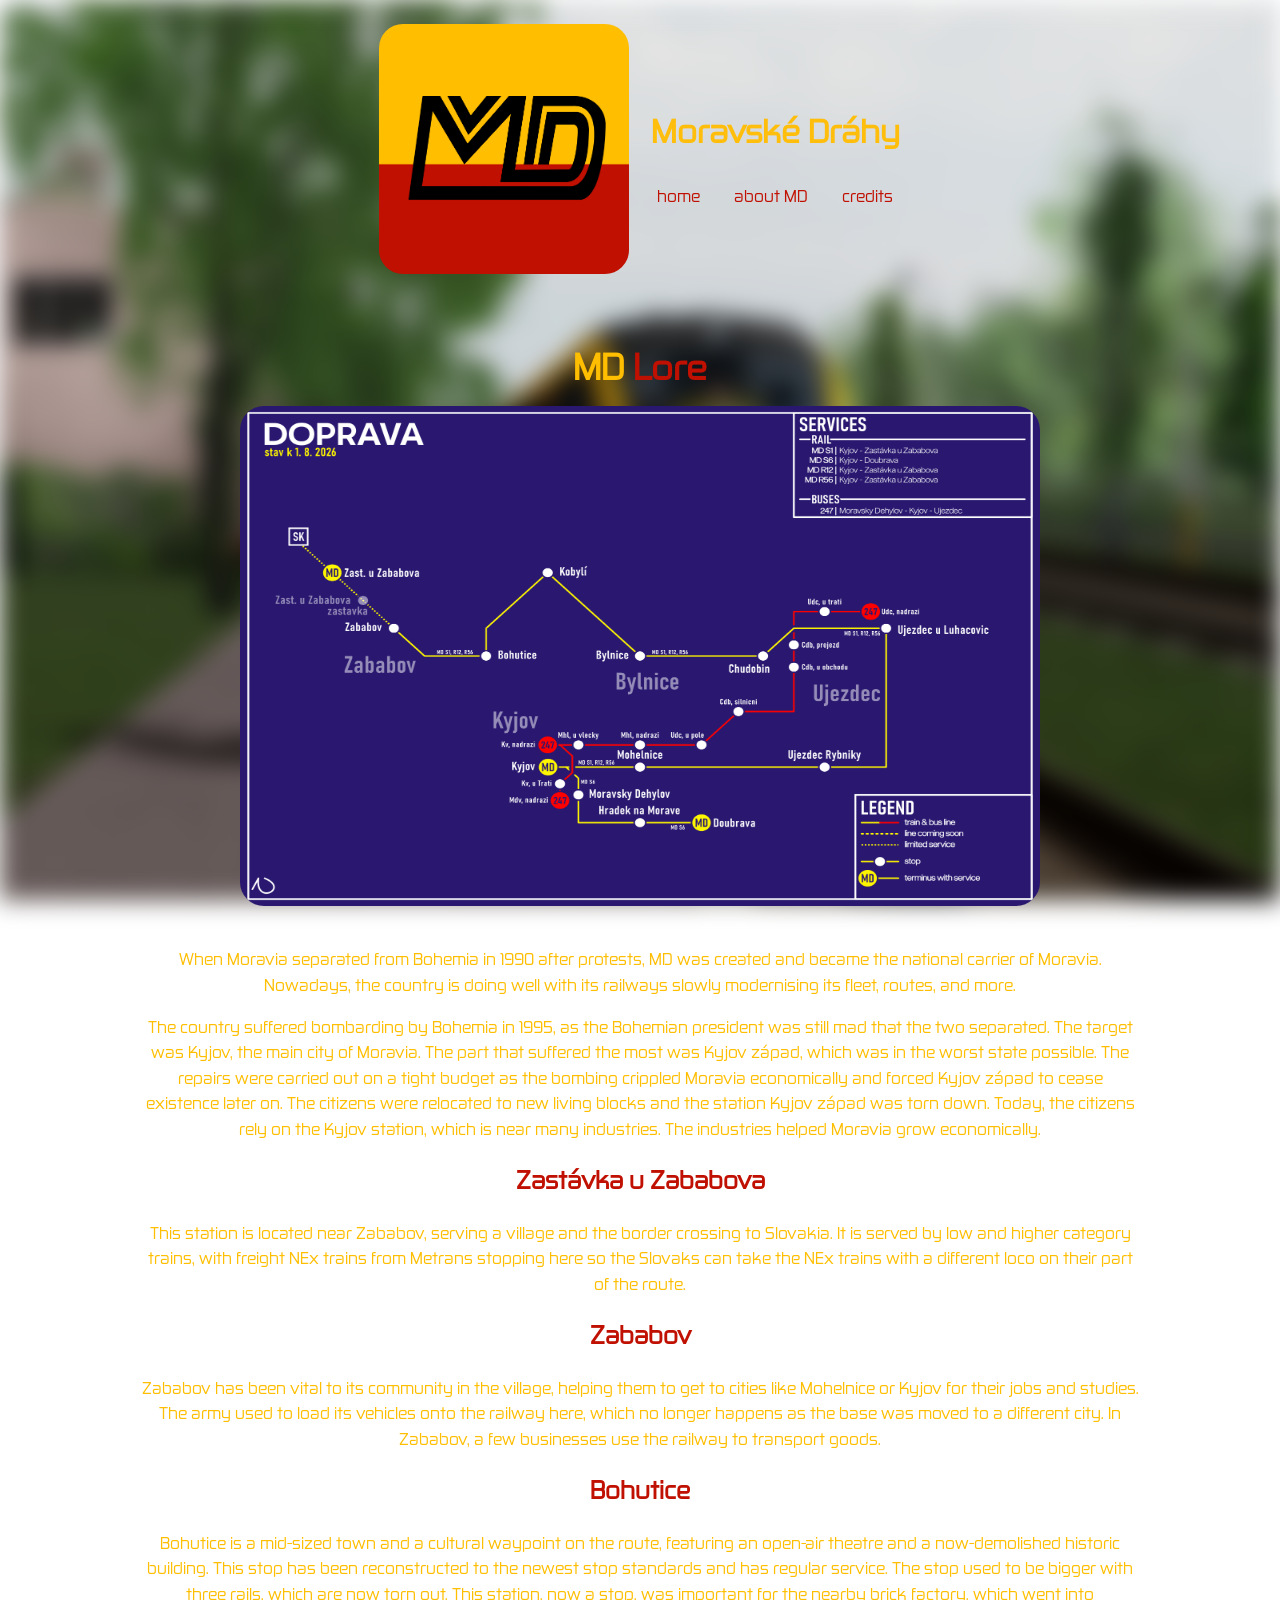
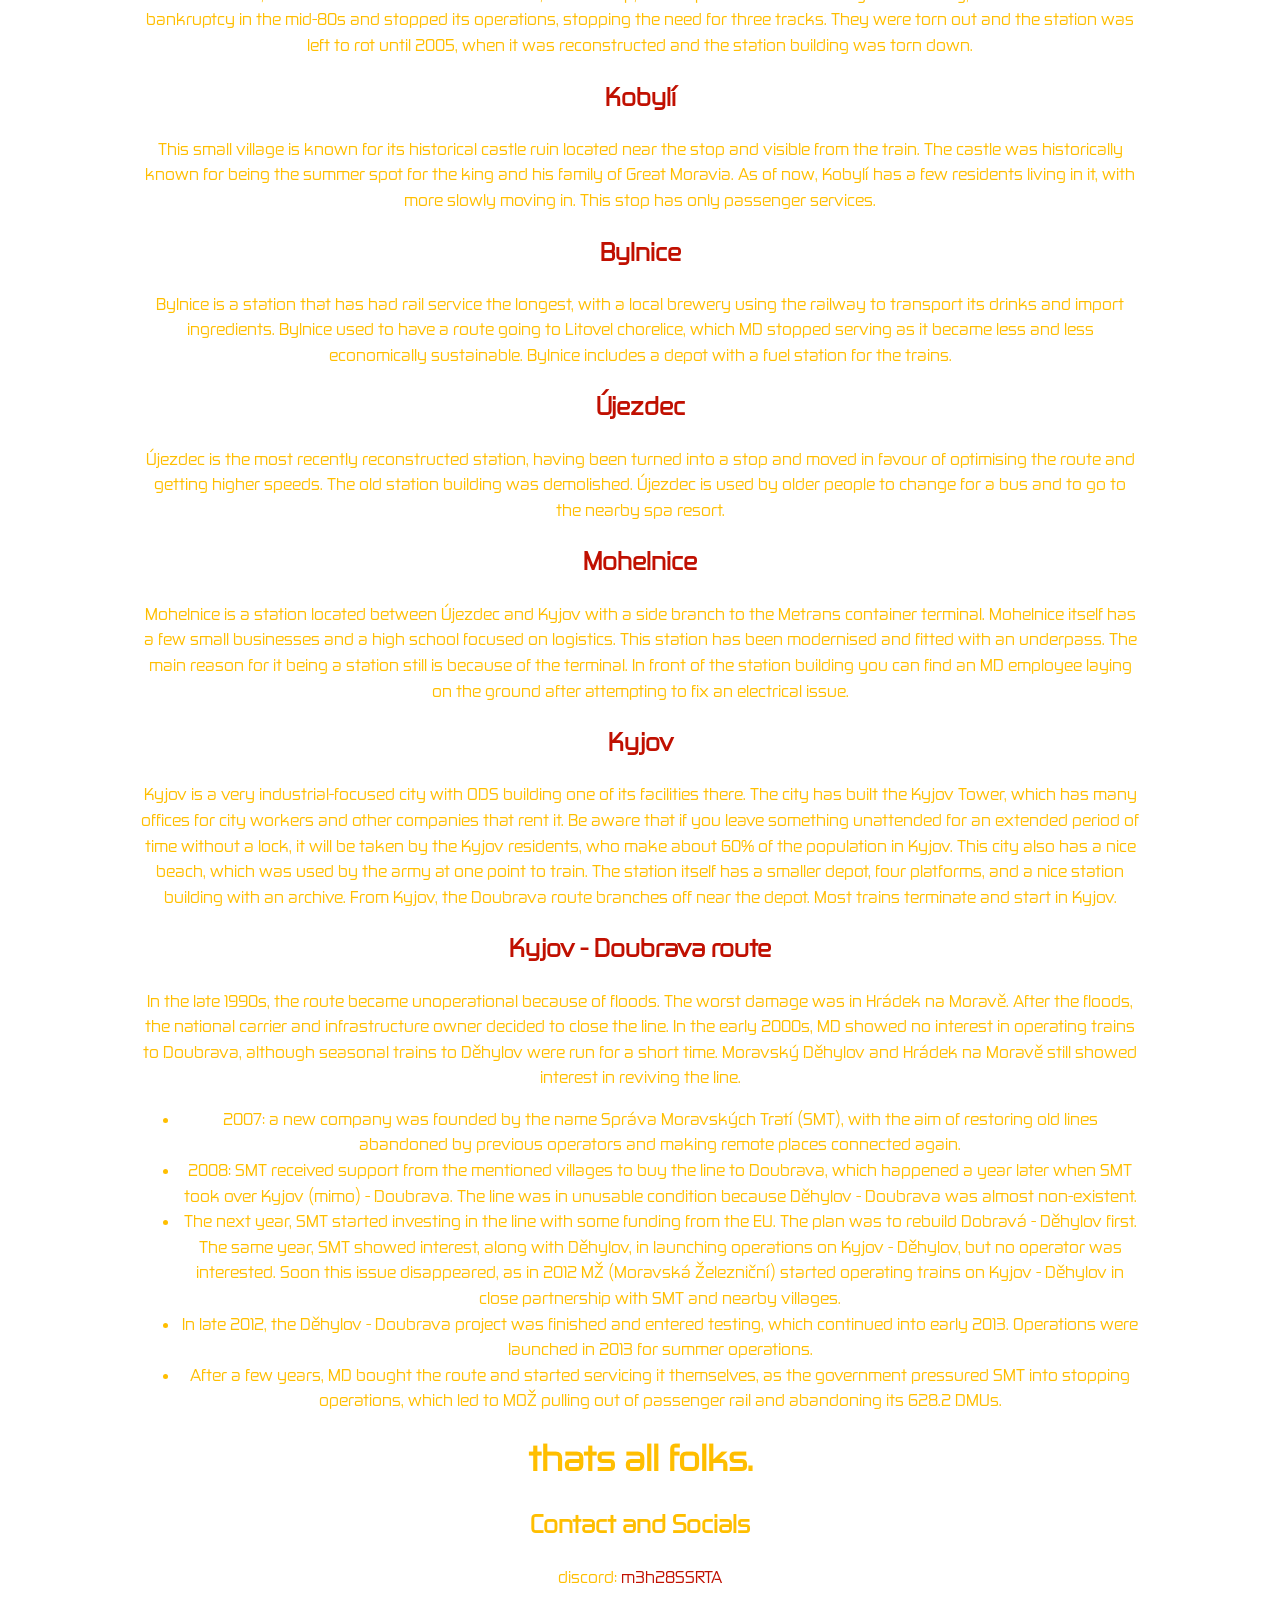
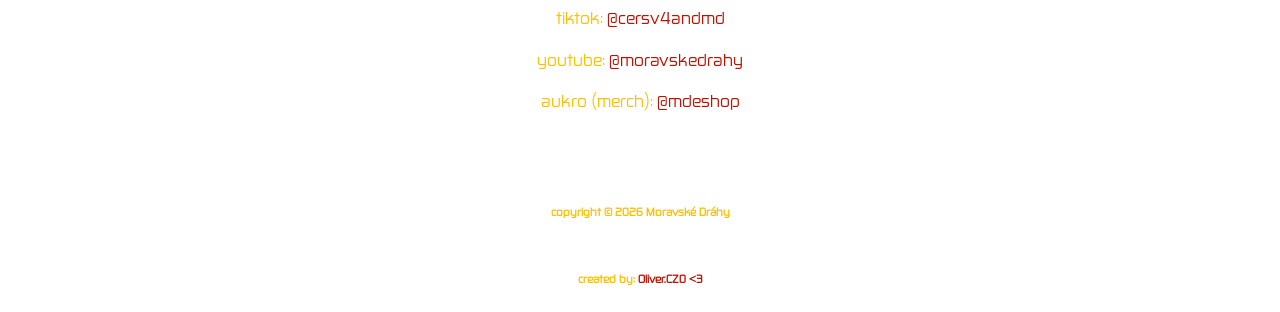
==== aboutmd.html @ a51c29fc "Add files via upload" ====
<html>
<head>
  <link rel="icon" href="mdlogo.jpg">
    <title>Moravské Dráhy</title>
    <style>
      body {
        line-height: 1.6;
      }

      header {
        color: #ffbe0b;
        padding: 24px 32px 8px;
      }

      main {
        max-width: 1000px;
        margin: 0 auto;
        padding: 32px 24px 48px;
      }

      #lore {
        margin-top: 24px;
      }

      
      #lore h1 {
        font-size: 2.2rem;
        margin-top: 0;
        margin-bottom: 12px;
      }



      #lore h1 .lore-text {
        color: #c01001;
      }

      #lore h2 {
        color: #c01001;
      }

      #lore h3 {
        margin-top: 22px;
        margin-bottom: 8px;
        padding-bottom: 4px;
      }

      #lore p, #lore li {
        font-size: 1rem;
      }

    </style>
</head>
<body>
<header style="display:flex; align-items:center; gap:20px; flex-wrap:wrap;">
  <img src="mdlogo.jpg" alt="Moravské Dráhy" width="250" height="50" style="max-width:250px; height:auto; border-radius: 24px;">
  <div>
    <h1><b>Moravské Dráhy</b></h1>
    <link rel="stylesheet" href="something.css">
    <nav>
      <ul>
          <a href="index.html">home</a>
          <a href="aboutmd.html">about MD</a>
          <a href="credits.html">credits</a>
      </ul>
    </nav>
  </div>
</header>


<main>
<section id="lore">
  <h1><span class="md-text">MD</span> <span class="lore-text">Lore</span></h1>

<img src="aha.png" alt="map of Moravské Dráhy" width="800" height="500" style="border-radius: 24px; margin-bottom: 24px;">

  <p>When Moravia separated from Bohemia in 1990 after protests, MD was created and became the national carrier of Moravia. Nowadays, the country is doing well with its railways slowly modernising its fleet, routes, and more.</p>
  <p>The country suffered bombarding by Bohemia in 1995, as the Bohemian president was still mad that the two separated. The target was Kyjov, the main city of Moravia. The part that suffered the most was Kyjov západ, which was in the worst state possible. The repairs were carried out on a tight budget as the bombing crippled Moravia economically and forced Kyjov západ to cease existence later on. The citizens were relocated to new living blocks and the station Kyjov západ was torn down. Today, the citizens rely on the Kyjov station, which is near many industries. The industries helped Moravia grow economically.</p>

  <h2>Zastávka u Zababova</h2>
  <p>This station is located near Zababov, serving a village and the border crossing to Slovakia. It is served by low and higher category trains, with freight NEx trains from Metrans stopping here so the Slovaks can take the NEx trains with a different loco on their part of the route.</p>

  <h2>Zababov</h2>
  <p>Zababov has been vital to its community in the village, helping them to get to cities like Mohelnice or Kyjov for their jobs and studies. The army used to load its vehicles onto the railway here, which no longer happens as the base was moved to a different city. In Zababov, a few businesses use the railway to transport goods.</p>

  <h2>Bohutice</h2>
  <p>Bohutice is a mid-sized town and a cultural waypoint on the route, featuring an open-air theatre and a now-demolished historic building. This stop has been reconstructed to the newest stop standards and has regular service. The stop used to be bigger with three rails, which are now torn out. This station, now a stop, was important for the nearby brick factory, which went into bankruptcy in the mid-80s and stopped its operations, stopping the need for three tracks. They were torn out and the station was left to rot until 2005, when it was reconstructed and the station building was torn down.</p>

  <h2>Kobylí</h2>
  <p>This small village is known for its historical castle ruin located near the stop and visible from the train. The castle was historically known for being the summer spot for the king and his family of Great Moravia. As of now, Kobylí has a few residents living in it, with more slowly moving in. This stop has only passenger services.</p>

  <h2>Bylnice</h2>
  <p>Bylnice is a station that has had rail service the longest, with a local brewery using the railway to transport its drinks and import ingredients. Bylnice used to have a route going to Litovel chorelice, which MD stopped serving as it became less and less economically sustainable. Bylnice includes a depot with a fuel station for the trains.</p>

  <h2>Újezdec</h2>
  <p>Újezdec is the most recently reconstructed station, having been turned into a stop and moved in favour of optimising the route and getting higher speeds. The old station building was demolished. Újezdec is used by older people to change for a bus and to go to the nearby spa resort.</p>

  <h2>Mohelnice</h2>
  <p>Mohelnice is a station located between Újezdec and Kyjov with a side branch to the Metrans container terminal. Mohelnice itself has a few small businesses and a high school focused on logistics. This station has been modernised and fitted with an underpass. The main reason for it being a station still is because of the terminal. In front of the station building you can find an MD employee laying on the ground after attempting to fix an electrical issue.</p>

  <h2>Kyjov</h2>
  <p>Kyjov is a very industrial-focused city with ODS building one of its facilities there. The city has built the Kyjov Tower, which has many offices for city workers and other companies that rent it. Be aware that if you leave something unattended for an extended period of time without a lock, it will be taken by the Kyjov residents, who make about 60% of the population in Kyjov. This city also has a nice beach, which was used by the army at one point to train. The station itself has a smaller depot, four platforms, and a nice station building with an archive. From Kyjov, the Doubrava route branches off near the depot. Most trains terminate and start in Kyjov.</p>

  <h2>Kyjov - Doubrava route</h2>
  <p>In the late 1990s, the route became unoperational because of floods. The worst damage was in Hrádek na Moravě. After the floods, the national carrier and infrastructure owner decided to close the line. In the early 2000s, MD showed no interest in operating trains to Doubrava, although seasonal trains to Děhylov were run for a short time. Moravský Děhylov and Hrádek na Moravě still showed interest in reviving the line.</p>
  <ul>
    <li>2007: a new company was founded by the name Správa Moravských Tratí (SMT), with the aim of restoring old lines abandoned by previous operators and making remote places connected again.</li>
    <li>2008: SMT received support from the mentioned villages to buy the line to Doubrava, which happened a year later when SMT took over Kyjov (mimo) - Doubrava. The line was in unusable condition because Děhylov - Doubrava was almost non-existent.</li>
    <li>The next year, SMT started investing in the line with some funding from the EU. The plan was to rebuild Dobravá - Děhylov first. The same year, SMT showed interest, along with Děhylov, in launching operations on Kyjov - Děhylov, but no operator was interested. Soon this issue disappeared, as in 2012 MŽ (Moravská Železniční) started operating trains on Kyjov - Děhylov in close partnership with SMT and nearby villages.</li>
    <li>In late 2012, the Děhylov - Doubrava project was finished and entered testing, which continued into early 2013. Operations were launched in 2013 for summer operations.</li>
    <li>After a few years, MD bought the route and started servicing it themselves, as the government pressured SMT into stopping operations, which led to MOŽ pulling out of passenger rail and abandoning its 628.2 DMUs.</li>
  </ul>

  <h1> thats all folks.</h1>
</section>


<section id="contact">
  <h2>Contact and Socials</h2>
  <p>discord: <a href="https://discord.gg/m3h28SSRTA">m3h28SSRTA</a></p>
  <p>tiktok: <a href="https://www.tiktok.com/@cersv4andmd">@cersv4andmd</a></p>
  <p>youtube: <a href="https://www.youtube.com/@moravskedrahy">@moravskedrahy</a></p>
  <p>aukro (merch): <a href="https://aukro.cz/uzivatel/mdeshop">@mdeshop</a></p>
</section>

</main>

<h6> copyright © 2026 Moravské Dráhy </h6>
<h6> created by: <a href="https://www.olivercz0.xyz">Oliver.CZ0 <3 </a> </h6>
</body>
</html>
---- something.css ----
@font-face {
  font-family: "Zekton";
  src: url("Zekton-Regular.otf") format("opentype");
  font-weight: normal;
  font-style: normal;
  font-display: swap;
}


      nav ul { list-style: none; margin: 0; padding: 0; display: flex; gap: 18px; flex-wrap: wrap; }
      nav a {
        text-decoration: none;
        color: #c01001;
        padding: 6px 8px;
        display: inline-block;
        border-radius: 6px;
        transition: background 0.2s ease;
      }
      nav a:hover { background: rgba(15, 23, 42, 0.08); }

body {
  margin: 0;
  min-height: 100vh;
  color: #ffbe00;
  position: relative;
  overflow-x: hidden;
  overflow-y: auto;
  font-family: "Zekton", arial, sans-serif;
  text-align: center;
  display: flex;
  flex-direction: column;
  justify-content: center;
  align-items: center;
}

a,
a:visited,
a:hover,
a:focus,
a:active {
  color: #c01001;
  text-decoration: none;
}

@keyframes backgroundCycle {
  0%, 18% {
    opacity: 1;
    background: url("imagemd1.png") center/cover no-repeat;
  }
  20%, 20.0001% {
    opacity: 1;
    background: url("image267.png") center/cover no-repeat;
  }
  20.0001%, 38% {
    opacity: 1;
    background: url("image267.png") center/cover no-repeat;
  }
  40%, 40.0001% {
    opacity: 1;
    background: url("7t5s4vx.png") center/cover no-repeat;
  }
  40.0001%, 58% {
    opacity: 1;
    background: url("7t5s4vx.png") center/cover no-repeat;
  }
  60%, 60.0001% {
    opacity: 1;
    background: url("imagemd2.png") center/cover no-repeat;
  }
  60.0001%, 78% {
    opacity: 1;
    background: url("imagemd2.png") center/cover no-repeat;
  }
  80%, 80.0001% {
    opacity: 1;
    background: url("0r4kpxm.png") center/cover no-repeat;
  }
  80.0001%, 98% {
    opacity: 1;
    background: url("0r4kpxm.png") center/cover no-repeat;
  }
  100% {
    opacity: 1;
    background: url("imagemd1.png") center/cover no-repeat;
  }
}

body::before {
  content: "";
  position: fixed;
  inset: 0;
  background: url("imagemd1.png") center/cover no-repeat;
  background-blend-mode: overlay;
  filter: blur(12px);
  z-index: -1;
  animation: backgroundCycle 25s infinite;
}
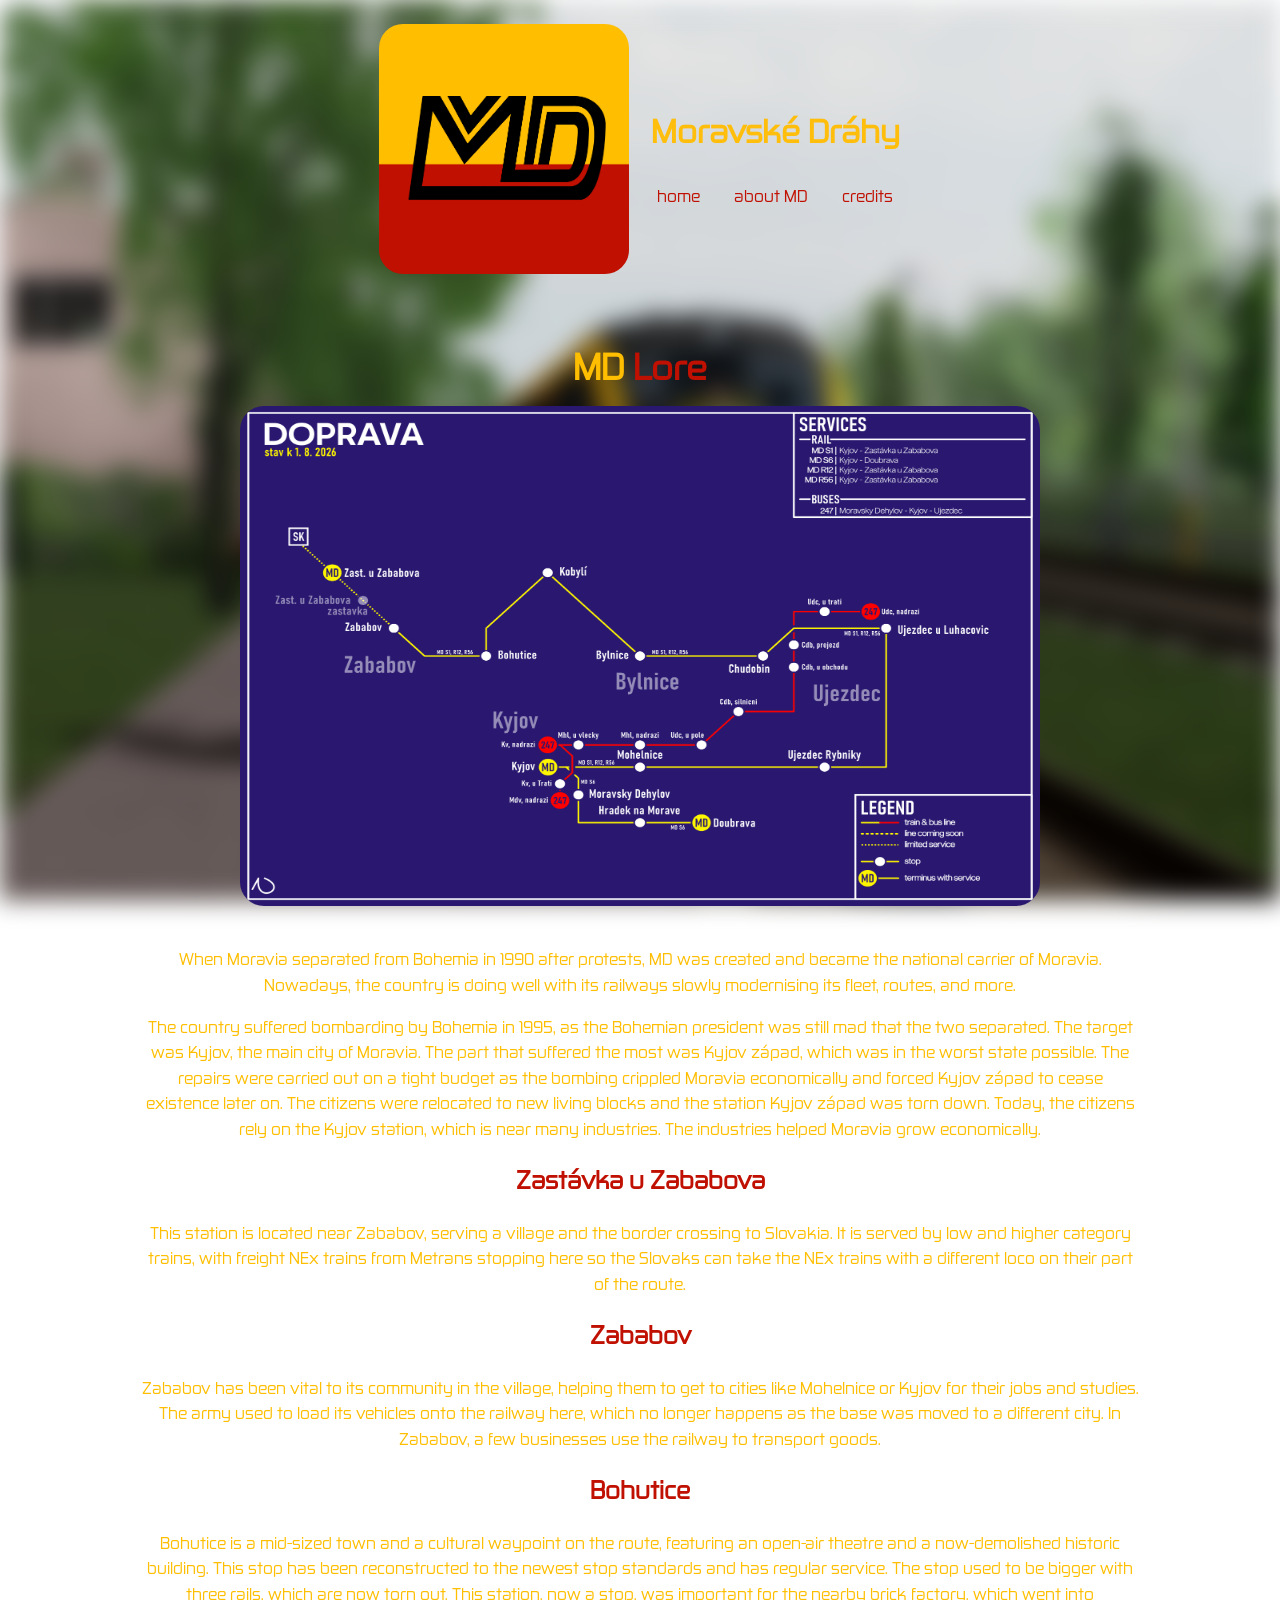
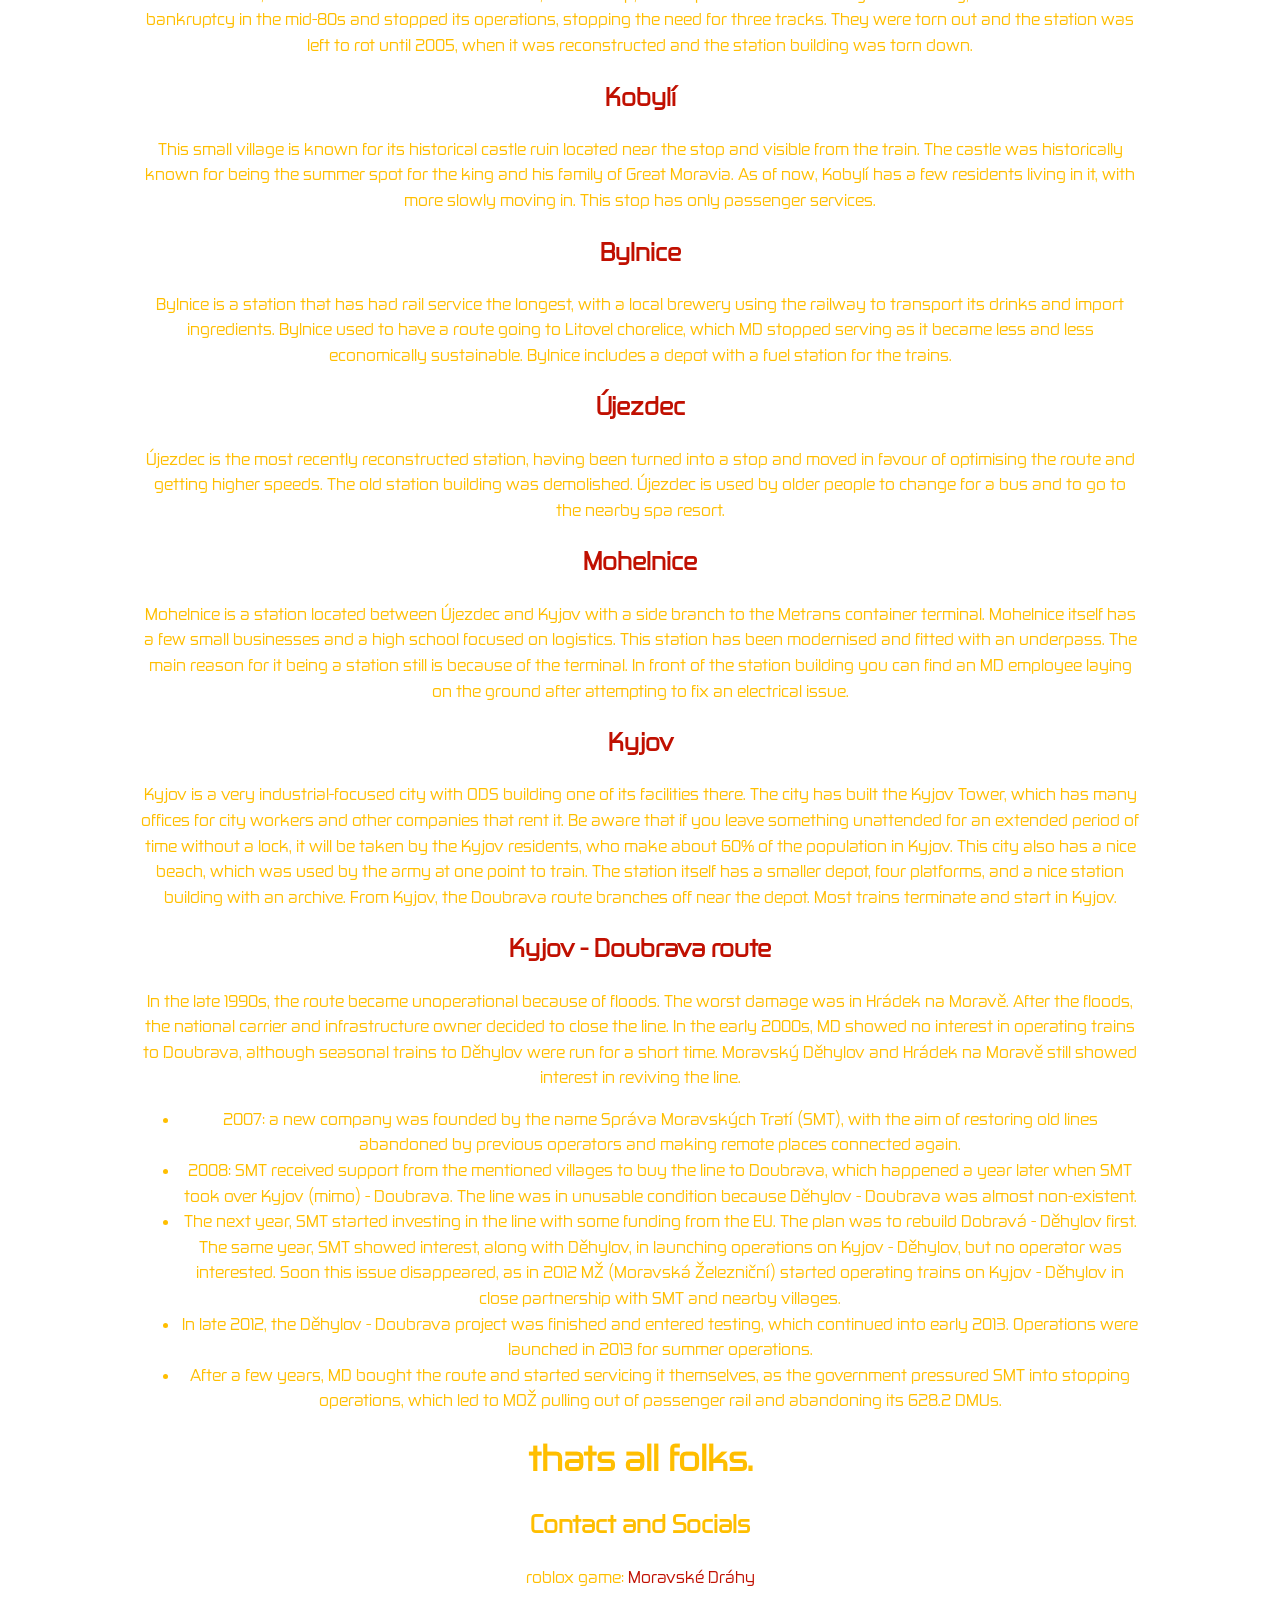
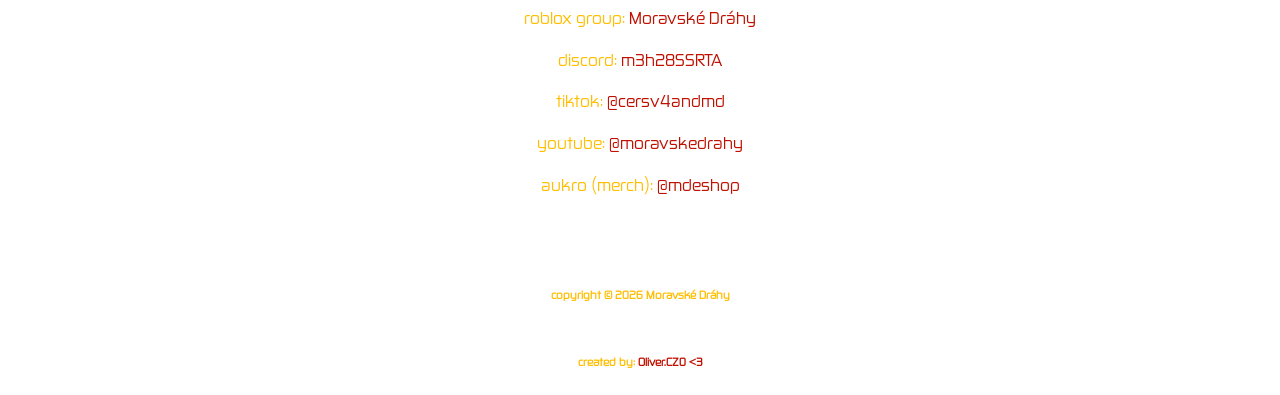
==== commit 5f225ef1: "Add files via upload" ====
--- a/aboutmd.html
+++ b/aboutmd.html
@@ -117,6 +117,8 @@
 
 <section id="contact">
   <h2>Contact and Socials</h2>
+  <p>roblox game: <a href="https://www.roblox.com/games/6336588984/MD">Moravské Dráhy</a></p>
+  <p>roblox group: <a href="https://www.roblox.com/communities/33706575">Moravské Dráhy</a></p>
   <p>discord: <a href="https://discord.gg/m3h28SSRTA">m3h28SSRTA</a></p>
   <p>tiktok: <a href="https://www.tiktok.com/@cersv4andmd">@cersv4andmd</a></p>
   <p>youtube: <a href="https://www.youtube.com/@moravskedrahy">@moravskedrahy</a></p>
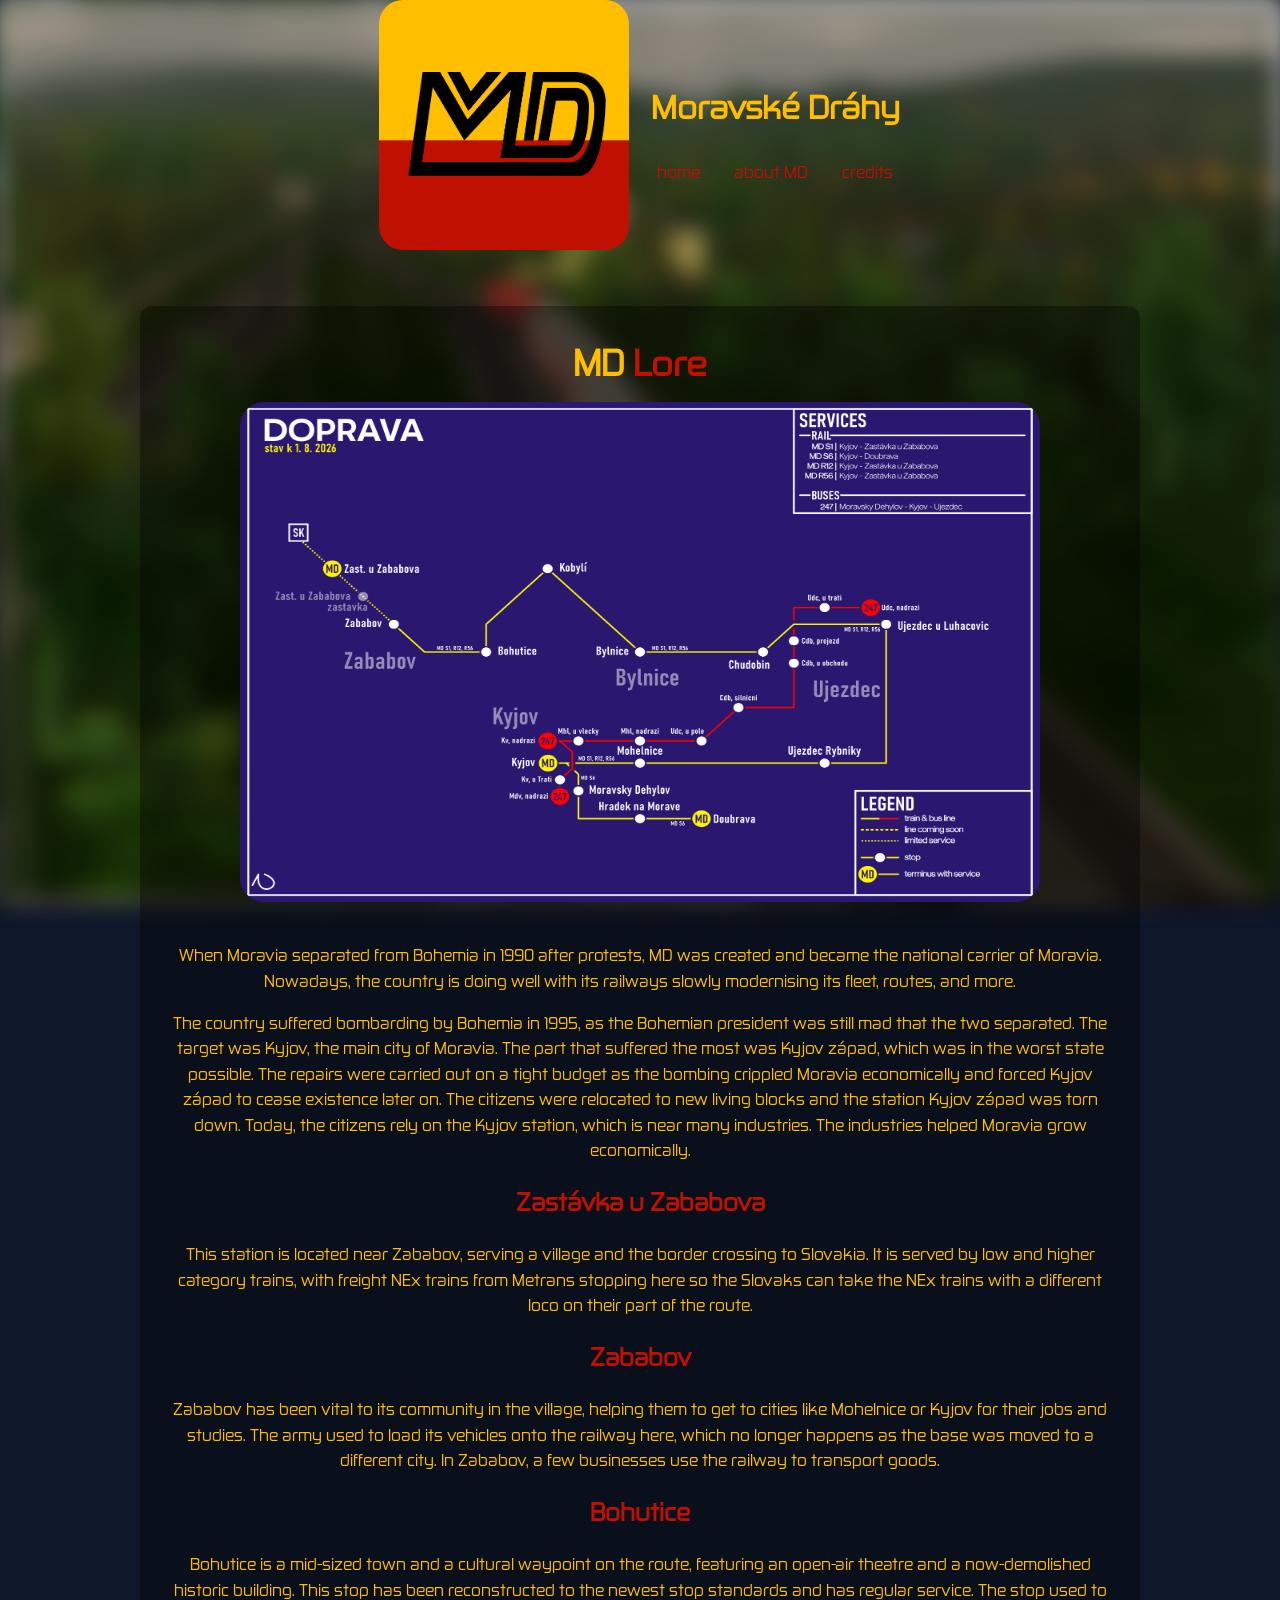
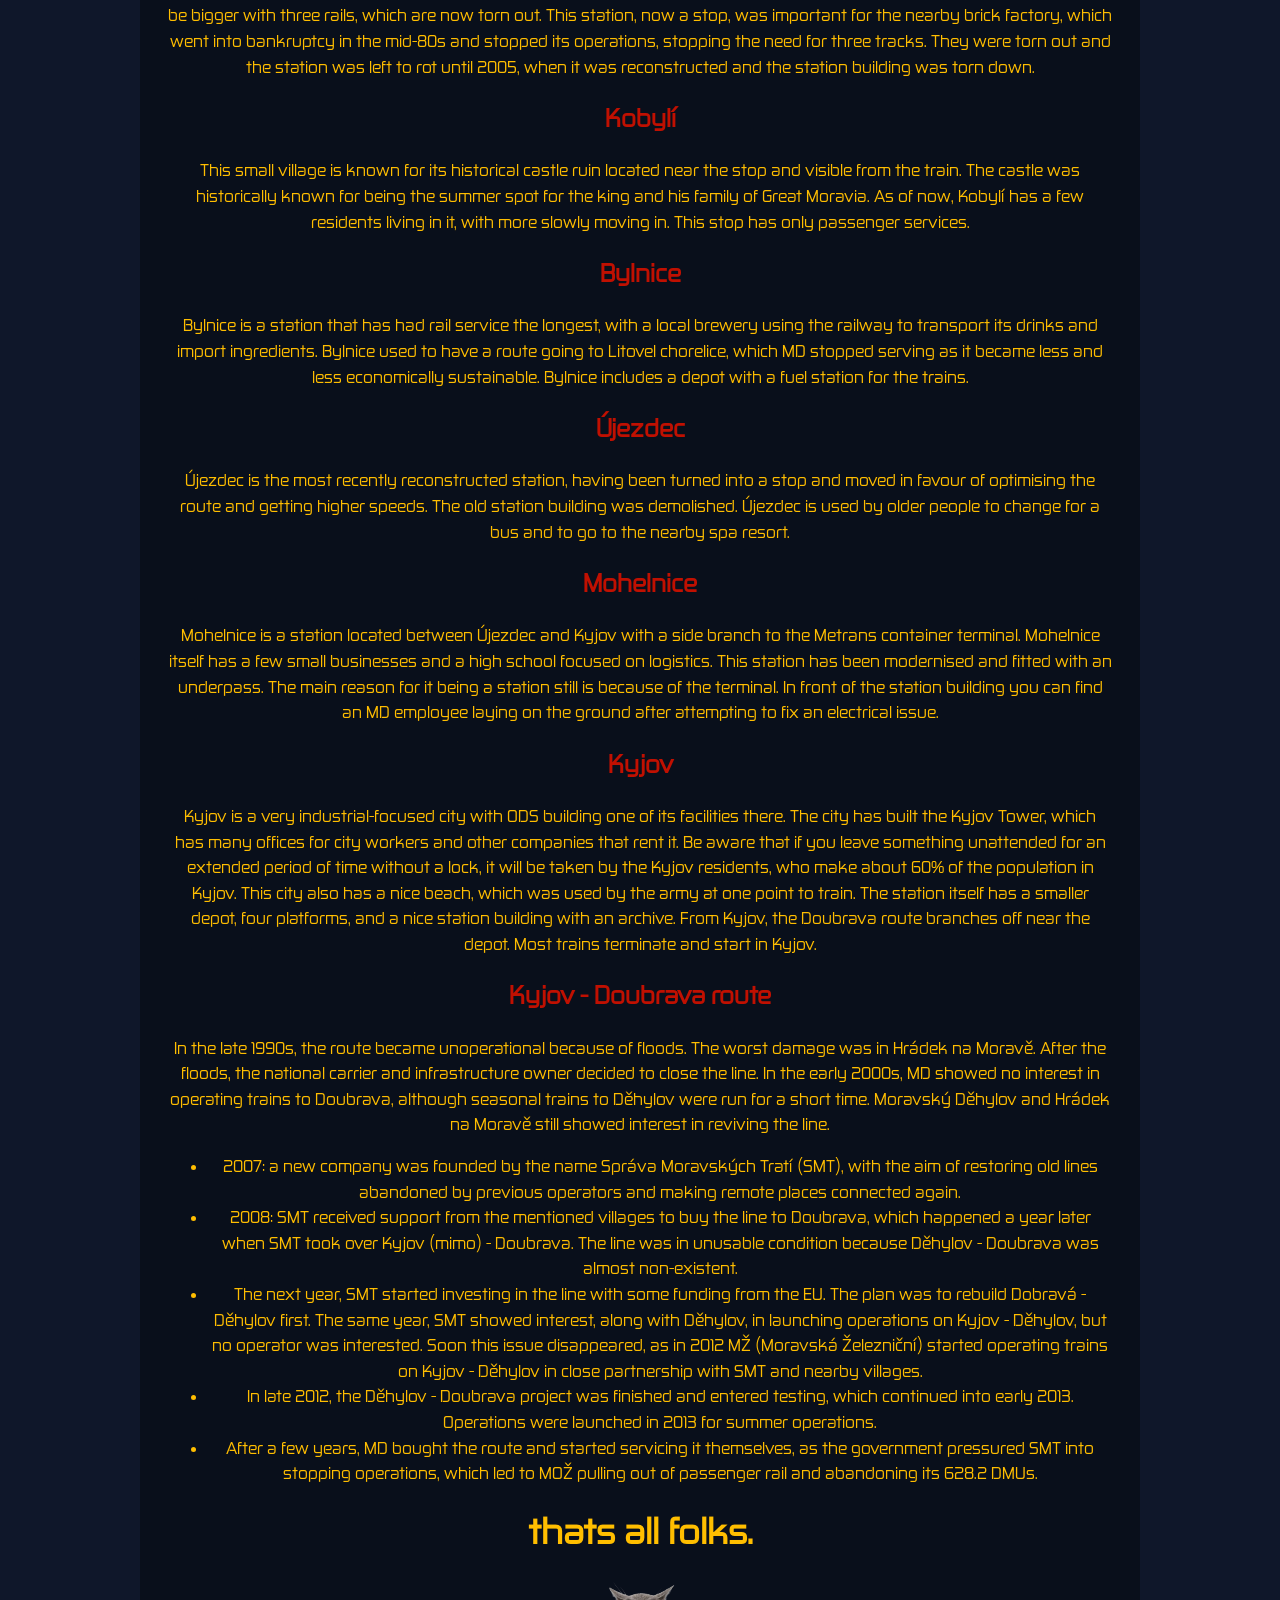
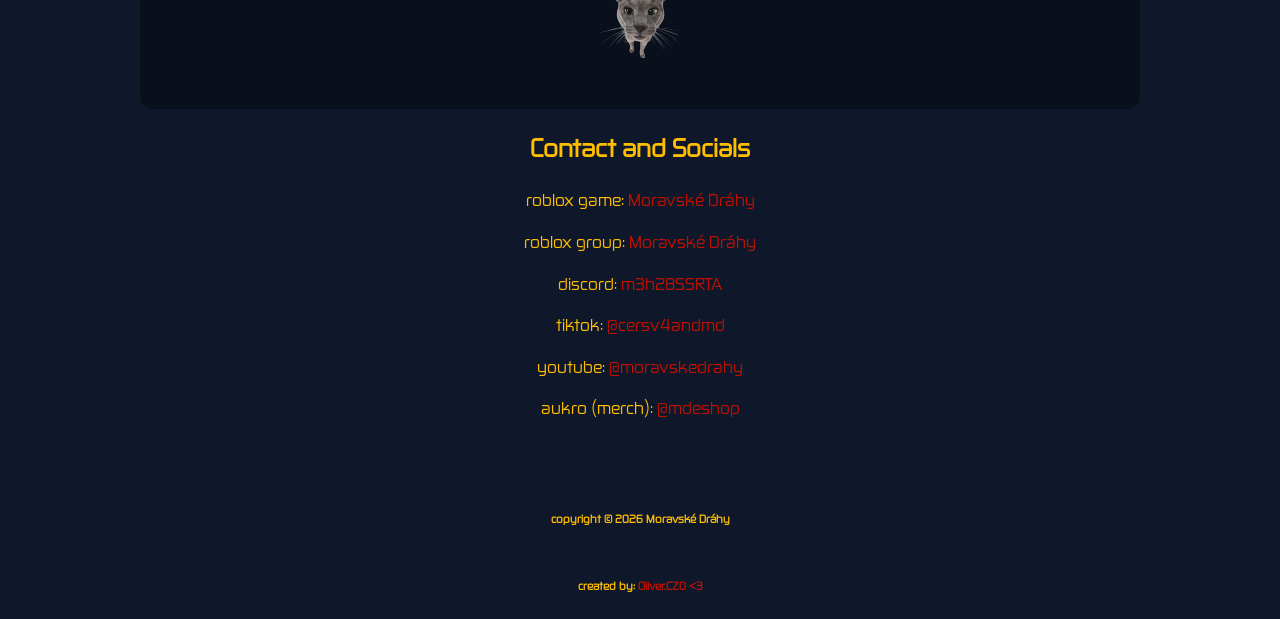
==== commit 771eae12: "Add files via upload" ====
--- a/aboutmd.html
+++ b/aboutmd.html
@@ -7,6 +7,11 @@
         line-height: 1.6;
       }
 
+
+
+      #lore {
+        padding: 28px; max-width: 980px; margin: 20px auto; background: rgba(0,0,0,0.35); border-radius:12px; }
+      }
       header {
         color: #ffbe0b;
         padding: 24px 32px 8px;
@@ -52,6 +57,12 @@
     </style>
 </head>
 <body>
+<div class="preloader" aria-live="polite" aria-busy="true">
+  <div>
+    <div class="preloader__spinner"></div>
+    <div class="preloader__label">the site is loading, OK MATE?</div>
+  </div>
+</div>
 <header style="display:flex; align-items:center; gap:20px; flex-wrap:wrap;">
   <img src="mdlogo.jpg" alt="Moravské Dráhy" width="250" height="50" style="max-width:250px; height:auto; border-radius: 24px;">
   <div>
@@ -112,6 +123,9 @@
   </ul>
 
   <h1> thats all folks.</h1>
+
+  <img src="gorbus.png" alt="Gorbus">
+
 </section>
 
 
@@ -128,6 +142,43 @@
 </main>
 
 <h6> copyright © 2026 Moravské Dráhy </h6>
-<h6> created by: <a href="https://www.olivercz0.xyz">Oliver.CZ0 <3 </a> </h6>
-</body>
+<h6> created by: <a href="https://www.olivercz0.xyz">Oliver.CZ0 <3 </a> </h6><script>
+  (function () {
+    const imageUrls = [
+      'mdlogo.jpg',
+      'aha.png',
+      'imagemd1.png',
+      '67md.png',
+      'image267.png',
+      '68md.png',
+      '7t5s4vx.png',
+      '69md.png',
+      'imagemd2.png',
+      'md70.png',
+      '0r4kpxm.png',
+      'Screenshot_414.png'
+    ];
+
+    const preloadImage = (src) => new Promise((resolve) => {
+      const img = new Image();
+      img.onload = () => resolve();
+      img.onerror = () => resolve();
+      img.src = src;
+    });
+
+    const revealPage = () => {
+      document.body.classList.add('page-ready');
+    };
+
+    Promise.all(imageUrls.map(preloadImage)).then(() => {
+      revealPage();
+    }).catch(() => {
+      revealPage();
+    });
+
+    window.addEventListener('load', () => {
+      setTimeout(revealPage, 300);
+    }, { once: true });
+  })();
+</script></body>
 </html>       
--- a/something.css
+++ b/something.css
@@ -17,6 +17,10 @@
         transition: background 0.2s ease;
       }
       nav a:hover { background: rgba(15, 23, 42, 0.08); }
+
+html {
+  background: #0f172a;
+}
 
 body {
   margin: 0;
@@ -31,6 +35,51 @@
   flex-direction: column;
   justify-content: center;
   align-items: center;
+  opacity: 0;
+  transition: opacity 0.35s ease;
+}
+
+body.page-ready {
+  opacity: 1;
+}
+
+.preloader {
+  position: fixed;
+  inset: 0;
+  z-index: 9999;
+  display: grid;
+  place-items: center;
+  background: #ffd21f;
+  transition: opacity 0.35s ease, visibility 0.35s ease;
+}
+
+body.page-ready .preloader {
+  opacity: 0;
+  visibility: hidden;
+  pointer-events: none;
+}
+
+.preloader__spinner {
+  width: 64px;
+  height: 64px;
+  border: 4px solid rgba(255, 190, 0, 0.25);
+  border-top-color: #c01001;
+  border-radius: 50%;
+  animation: spin 1s linear infinite;
+  margin-bottom: 12px;
+}
+
+.preloader__label {
+  color: #0f172a;
+  font-weight: 700;
+  letter-spacing: 0.08em;
+  text-transform: uppercase;
+}
+
+@keyframes spin {
+  to {
+    transform: rotate(360deg);
+  }
 }
 
 a,
@@ -43,55 +92,125 @@
 }
 
 @keyframes backgroundCycle {
-  0%, 18% {
-    opacity: 1;
-    background: url("imagemd1.png") center/cover no-repeat;
-  }
-  20%, 20.0001% {
-    opacity: 1;
-    background: url("image267.png") center/cover no-repeat;
-  }
-  20.0001%, 38% {
-    opacity: 1;
-    background: url("image267.png") center/cover no-repeat;
-  }
-  40%, 40.0001% {
-    opacity: 1;
-    background: url("7t5s4vx.png") center/cover no-repeat;
-  }
-  40.0001%, 58% {
-    opacity: 1;
-    background: url("7t5s4vx.png") center/cover no-repeat;
-  }
-  60%, 60.0001% {
-    opacity: 1;
-    background: url("imagemd2.png") center/cover no-repeat;
-  }
-  60.0001%, 78% {
-    opacity: 1;
-    background: url("imagemd2.png") center/cover no-repeat;
-  }
-  80%, 80.0001% {
-    opacity: 1;
-    background: url("0r4kpxm.png") center/cover no-repeat;
-  }
-  80.0001%, 98% {
-    opacity: 1;
-    background: url("0r4kpxm.png") center/cover no-repeat;
-  }
-  100% {
-    opacity: 1;
-    background: url("imagemd1.png") center/cover no-repeat;
-  }
-}
-
-body::before {
+  0%, 9% {
+    opacity: 1;
+    background-image: url("imagemd1.png");
+  }
+  10%, 19% {
+    opacity: 0;
+    background-image: url("67md.png");
+  }
+  20%, 29% {
+    opacity: 1;
+    background-image: url("image267.png");
+  }
+  30%, 39% {
+    opacity: 0;
+    background-image: url("68md.png");
+  }
+  40%, 49% {
+    opacity: 1;
+    background-image: url("7t5s4vx.png");
+  }
+  50%, 59% {
+    opacity: 0;
+    background-image: url("69md.png");
+  }
+  60%, 69% {
+    opacity: 1;
+    background-image: url("imagemd2.png");
+  }
+  70%, 79% {
+    opacity: 0;
+    background-image: url("md70.png");
+  }
+  80%, 89% {
+    opacity: 1;
+    background-image: url("0r4kpxm.png");
+  }
+  90%, 100% {
+    opacity: 0;
+    background-image: url("Screenshot_414.png");
+  }
+}
+
+@keyframes backgroundCycleAlt {
+  0%, 9% {
+    opacity: 0;
+    background-image: url("imagemd1.png");
+  }
+  10%, 19% {
+    opacity: 1;
+    background-image: url("67md.png");
+  }
+  20%, 29% {
+    opacity: 0;
+    background-image: url("image267.png");
+  }
+  30%, 39% {
+    opacity: 1;
+    background-image: url("68md.png");
+  }
+  40%, 49% {
+    opacity: 0;
+    background-image: url("7t5s4vx.png");
+  }
+  50%, 59% {
+    opacity: 1;
+    background-image: url("69md.png");
+  }
+  60%, 69% {
+    opacity: 0;
+    background-image: url("imagemd2.png");
+  }
+  70%, 79% {
+    opacity: 1;
+    background-image: url("md70.png");
+  }
+  80%, 89% {
+    opacity: 0;
+    background-image: url("0r4kpxm.png");
+  }
+  90%, 100% {
+    opacity: 1;
+    background-image: url("Screenshot_414.png");
+  }
+}
+
+body::before,
+body::after {
   content: "";
   position: fixed;
   inset: 0;
-  background: url("imagemd1.png") center/cover no-repeat;
+  background-position: center;
+  background-repeat: no-repeat;
+  background-size: cover;
   background-blend-mode: overlay;
   filter: blur(12px);
   z-index: -1;
-  animation: backgroundCycle 25s infinite;
-}
+}
+
+body::before {
+  background-image: url("imagemd1.png");
+  animation: backgroundCycle 50s infinite ease-in-out;
+}
+
+body::after {
+  background-image: url("67md.png");
+  animation: backgroundCycleAlt 50s infinite ease-in-out;
+}
+
+#credits-section { padding: 28px; max-width: 980px; margin: 20px auto; background: rgba(0,0,0,0.35); border-radius:12px; }
+.credits-container { display:flex; flex-wrap:wrap; gap:16px; justify-content:center; align-items:flex-start; }
+.contributor { display:flex; gap:12px; align-items:center; background: rgba(255,255,255,0.03); padding:10px 12px; border-radius:8px; min-width: 240px; max-width: 420px; transition: transform 0.18s ease, box-shadow 0.18s ease; }
+.contributor.featured { max-width: 520px; padding:18px 22px; transform: none; box-shadow: 0 0 30px rgba(255, 190, 0, 0.45); background: rgba(255,255,255,0.16); margin: 0 auto; }
+.contributor.featured .avatar { width:92px; height:92px; }
+.contributor .avatar { width:56px; height:56px; border-radius:50%; object-fit:cover; }
+.contributor .info { text-align:left; color:#fff; }
+.contributor .name { font-weight:700; color:#ffbe00; }
+.contributor .role { font-size:0.9rem; color:#ddd; }
+
+@media (max-width:520px){
+  .contributor { min-width: 100%; justify-content: center; }
+  .contributor .info { text-align:center; }
+}
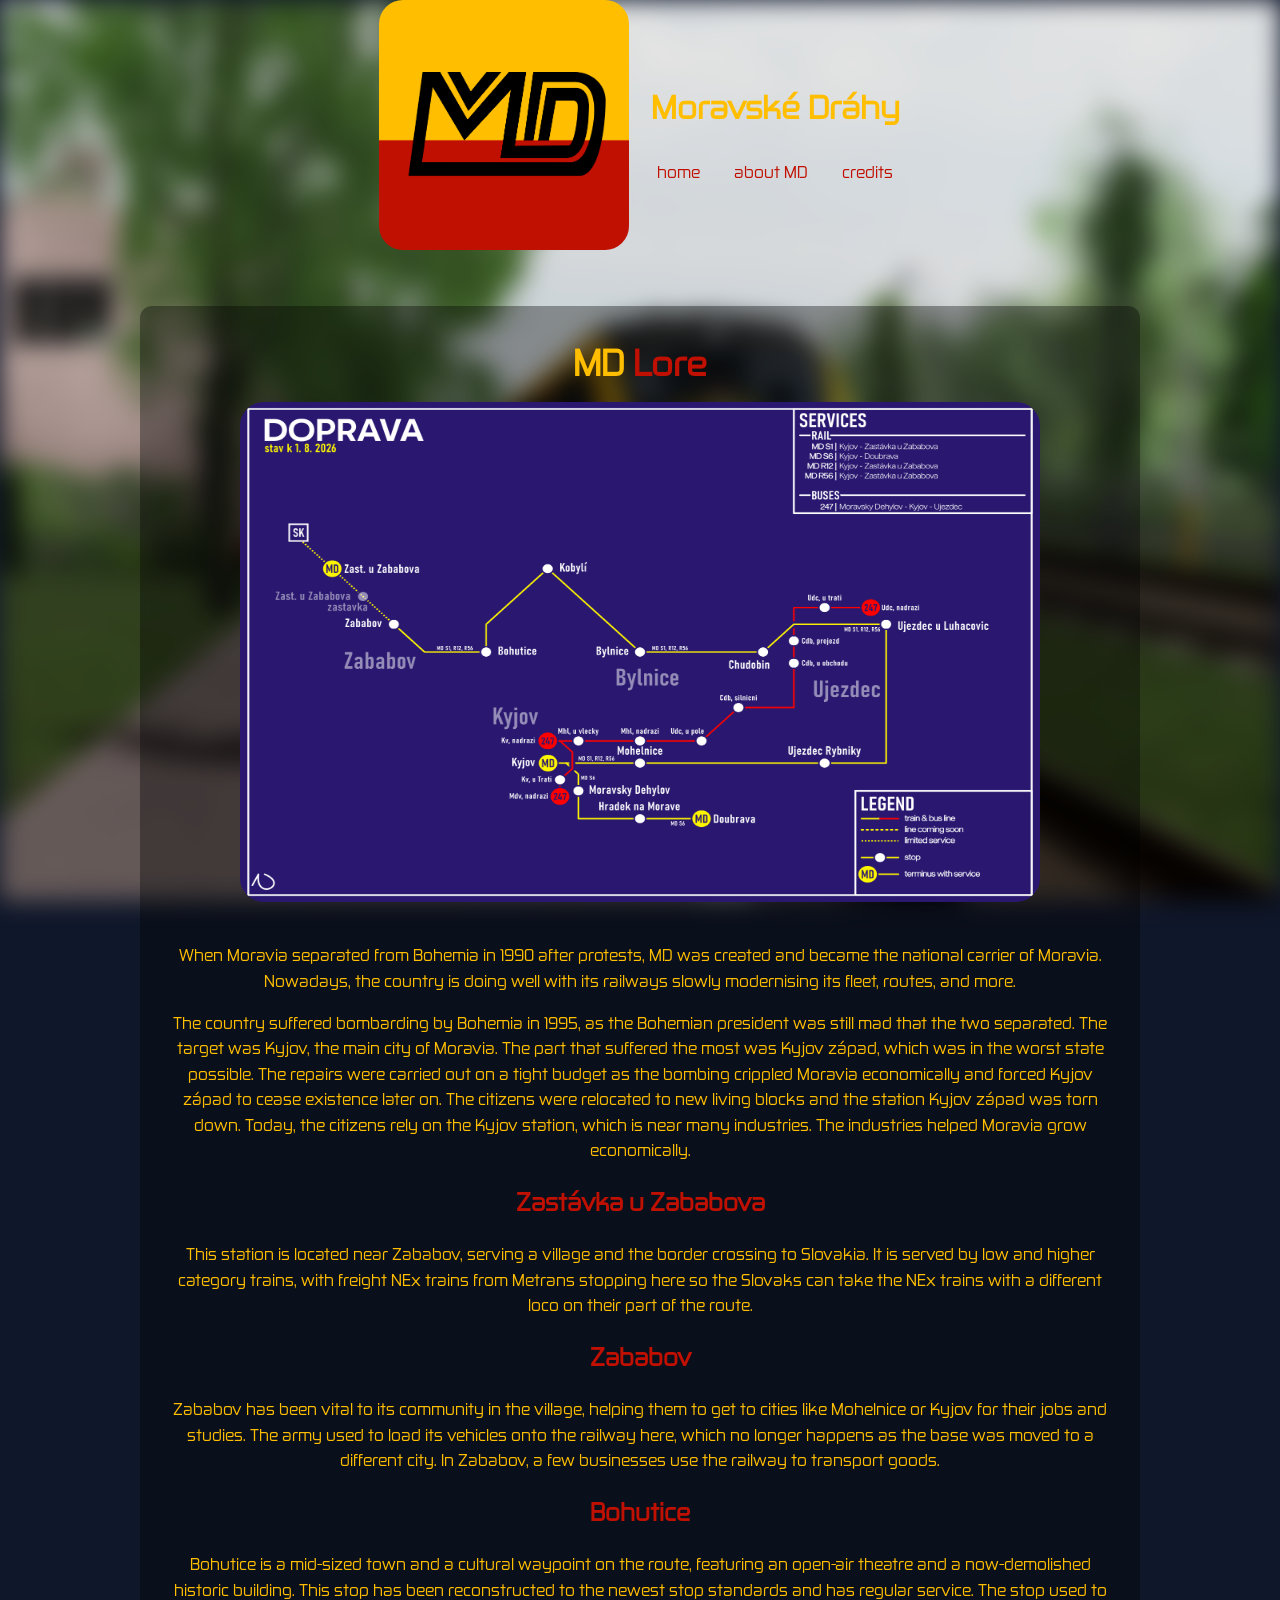
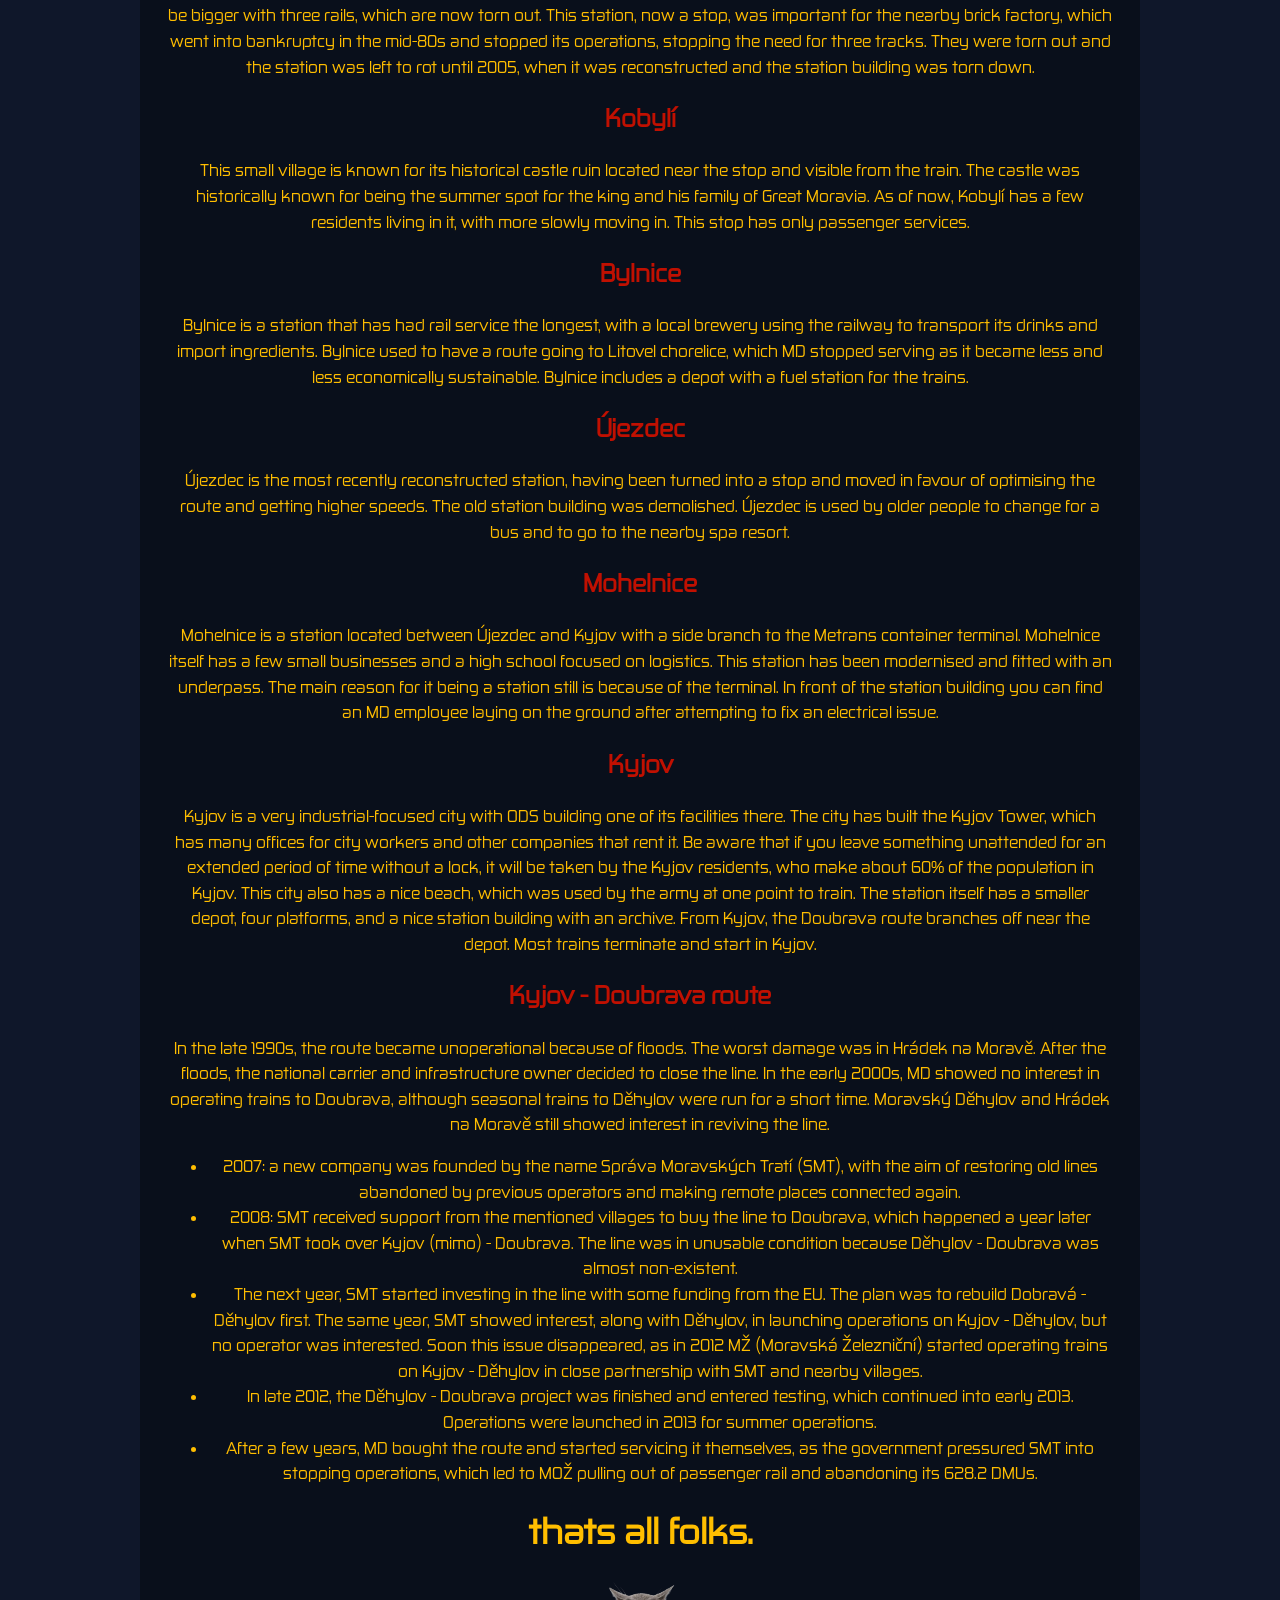
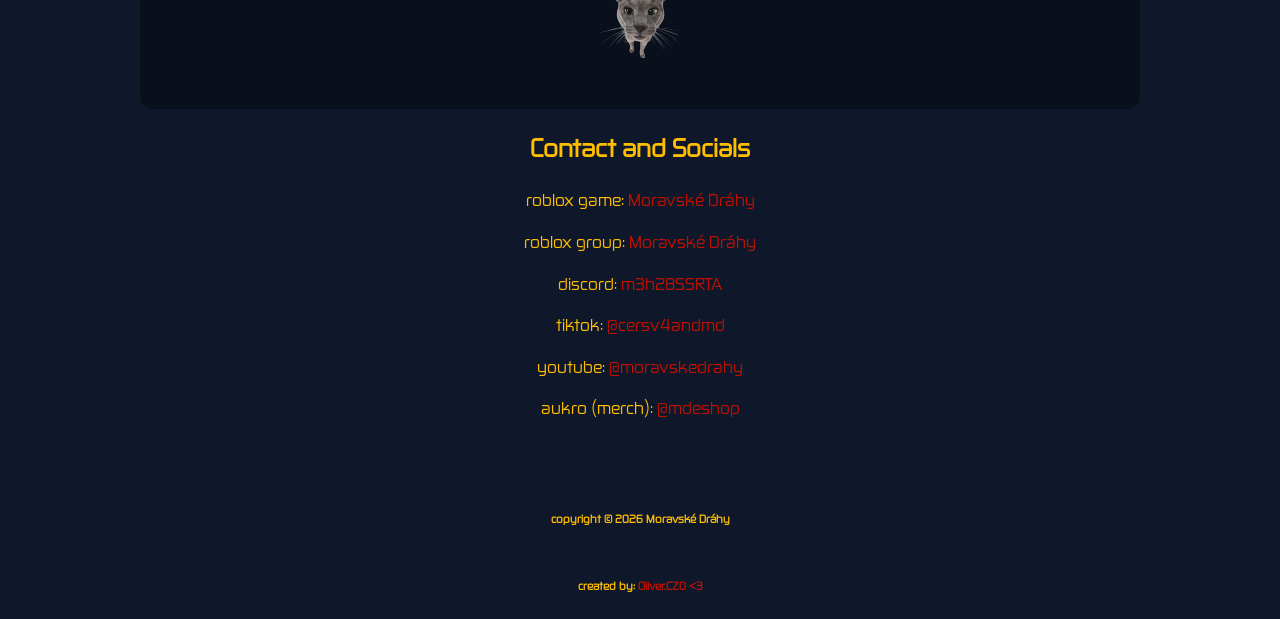
==== commit 2bd7562e: "Add files via upload" ====
--- a/aboutmd.html
+++ b/aboutmd.html
@@ -57,6 +57,8 @@
     </style>
 </head>
 <body>
+<div id="bg-layer-1" class="background-layer active"></div>
+<div id="bg-layer-2" class="background-layer"></div>
 <div class="preloader" aria-live="polite" aria-busy="true">
   <div>
     <div class="preloader__spinner"></div>
@@ -144,9 +146,7 @@
 <h6> copyright © 2026 Moravské Dráhy </h6>
 <h6> created by: <a href="https://www.olivercz0.xyz">Oliver.CZ0 <3 </a> </h6><script>
   (function () {
-    const imageUrls = [
-      'mdlogo.jpg',
-      'aha.png',
+    const slideshow = [
       'imagemd1.png',
       '67md.png',
       'image267.png',
@@ -159,10 +159,18 @@
       'Screenshot_414.png'
     ];
 
+    const pageImages = [
+      'mdlogo.jpg',
+      'aha.png',
+      'gorbus.png'
+    ].concat(Array.from(document.querySelectorAll('img[src]')).map((img) => img.getAttribute('src')));
+
+    const imageUrls = Array.from(new Set(pageImages.concat(slideshow).filter(Boolean)));
+
     const preloadImage = (src) => new Promise((resolve) => {
       const img = new Image();
-      img.onload = () => resolve();
-      img.onerror = () => resolve();
+      img.onload = resolve;
+      img.onerror = resolve;
       img.src = src;
     });
 
@@ -170,15 +178,47 @@
       document.body.classList.add('page-ready');
     };
 
+    const layer1 = document.getElementById('bg-layer-1');
+    const layer2 = document.getElementById('bg-layer-2');
+    let currentIndex = 0;
+    let activeLayer = 1;
+
+    function setBackgroundLayer(layer, src) {
+      if (!layer) return;
+      layer.style.backgroundImage = 'url("' + src + '")';
+    }
+
+    function cycleBackground() {
+      if (!layer1 || !layer2 || !slideshow.length) return;
+      const nextIndex = (currentIndex + 1) % slideshow.length;
+      const nextLayer = activeLayer === 1 ? layer2 : layer1;
+      const activeLayerEl = activeLayer === 1 ? layer1 : layer2;
+
+      currentIndex = nextIndex;
+      setBackgroundLayer(nextLayer, slideshow[currentIndex]);
+      nextLayer.classList.add('active');
+      activeLayerEl.classList.remove('active');
+      activeLayer = activeLayer === 1 ? 2 : 1;
+    }
+
+    if (layer1 && layer2) {
+      setBackgroundLayer(layer1, slideshow[0]);
+      setBackgroundLayer(layer2, slideshow[1] || slideshow[0]);
+      layer1.classList.add('active');
+    }
+
     Promise.all(imageUrls.map(preloadImage)).then(() => {
       revealPage();
+      if (layer1 && layer2) {
+        setInterval(cycleBackground, 5000);
+      }
     }).catch(() => {
       revealPage();
+      if (layer1 && layer2) {
+        setInterval(cycleBackground, 5000);
+      }
     });
-
-    window.addEventListener('load', () => {
-      setTimeout(revealPage, 300);
-    }, { once: true });
   })();
-</script></body>
+</script>
+</body>
 </html>       
--- a/something.css
+++ b/something.css
@@ -91,113 +91,21 @@
   text-decoration: none;
 }
 
-@keyframes backgroundCycle {
-  0%, 9% {
-    opacity: 1;
-    background-image: url("imagemd1.png");
-  }
-  10%, 19% {
-    opacity: 0;
-    background-image: url("67md.png");
-  }
-  20%, 29% {
-    opacity: 1;
-    background-image: url("image267.png");
-  }
-  30%, 39% {
-    opacity: 0;
-    background-image: url("68md.png");
-  }
-  40%, 49% {
-    opacity: 1;
-    background-image: url("7t5s4vx.png");
-  }
-  50%, 59% {
-    opacity: 0;
-    background-image: url("69md.png");
-  }
-  60%, 69% {
-    opacity: 1;
-    background-image: url("imagemd2.png");
-  }
-  70%, 79% {
-    opacity: 0;
-    background-image: url("md70.png");
-  }
-  80%, 89% {
-    opacity: 1;
-    background-image: url("0r4kpxm.png");
-  }
-  90%, 100% {
-    opacity: 0;
-    background-image: url("Screenshot_414.png");
-  }
-}
-
-@keyframes backgroundCycleAlt {
-  0%, 9% {
-    opacity: 0;
-    background-image: url("imagemd1.png");
-  }
-  10%, 19% {
-    opacity: 1;
-    background-image: url("67md.png");
-  }
-  20%, 29% {
-    opacity: 0;
-    background-image: url("image267.png");
-  }
-  30%, 39% {
-    opacity: 1;
-    background-image: url("68md.png");
-  }
-  40%, 49% {
-    opacity: 0;
-    background-image: url("7t5s4vx.png");
-  }
-  50%, 59% {
-    opacity: 1;
-    background-image: url("69md.png");
-  }
-  60%, 69% {
-    opacity: 0;
-    background-image: url("imagemd2.png");
-  }
-  70%, 79% {
-    opacity: 1;
-    background-image: url("md70.png");
-  }
-  80%, 89% {
-    opacity: 0;
-    background-image: url("0r4kpxm.png");
-  }
-  90%, 100% {
-    opacity: 1;
-    background-image: url("Screenshot_414.png");
-  }
-}
-
-body::before,
-body::after {
-  content: "";
+.background-layer {
   position: fixed;
   inset: 0;
+  z-index: -1;
   background-position: center;
   background-repeat: no-repeat;
   background-size: cover;
+  filter: blur(12px);
+  opacity: 0;
+  transition: opacity 1.4s ease;
   background-blend-mode: overlay;
-  filter: blur(12px);
-  z-index: -1;
 }
 
-body::before {
-  background-image: url("imagemd1.png");
-  animation: backgroundCycle 50s infinite ease-in-out;
-}
-
-body::after {
-  background-image: url("67md.png");
-  animation: backgroundCycleAlt 50s infinite ease-in-out;
+.background-layer.active {
+  opacity: 1;
 }
 
 #credits-section { padding: 28px; max-width: 980px; margin: 20px auto; background: rgba(0,0,0,0.35); border-radius:12px; }
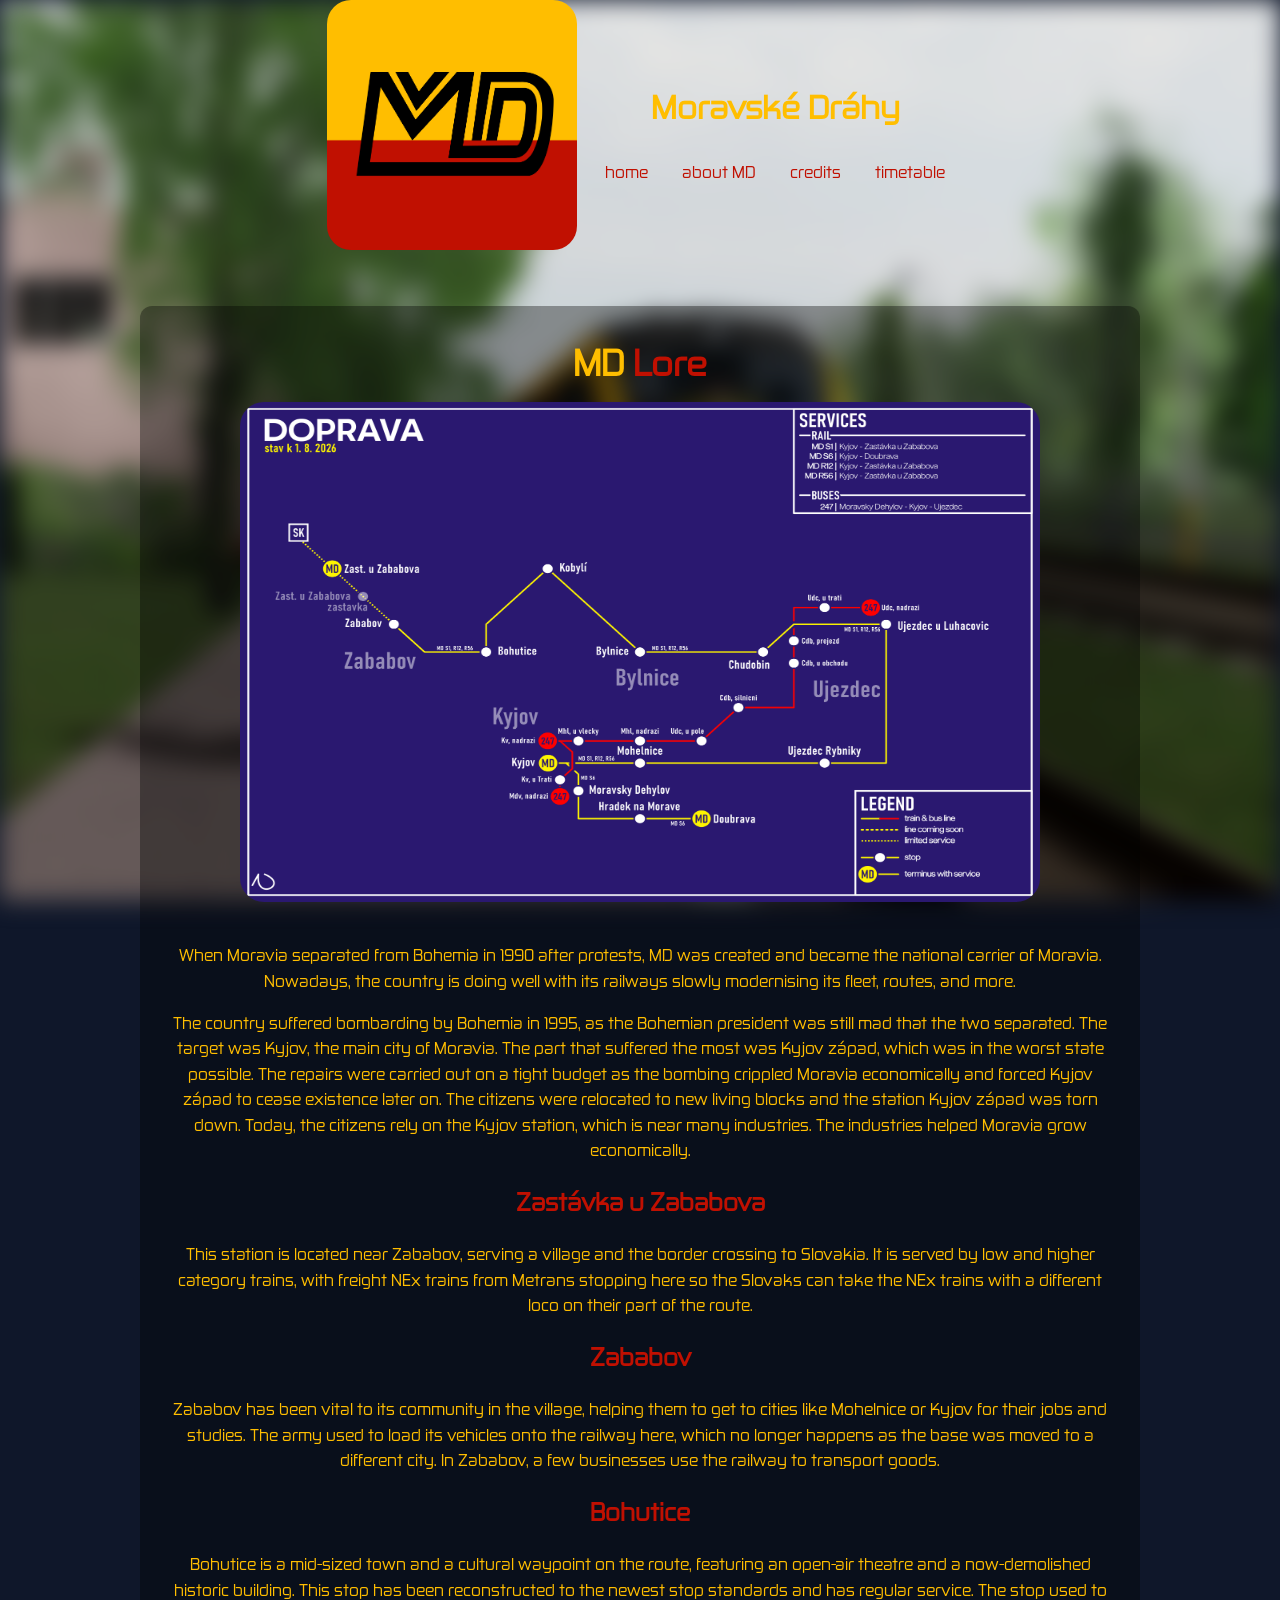
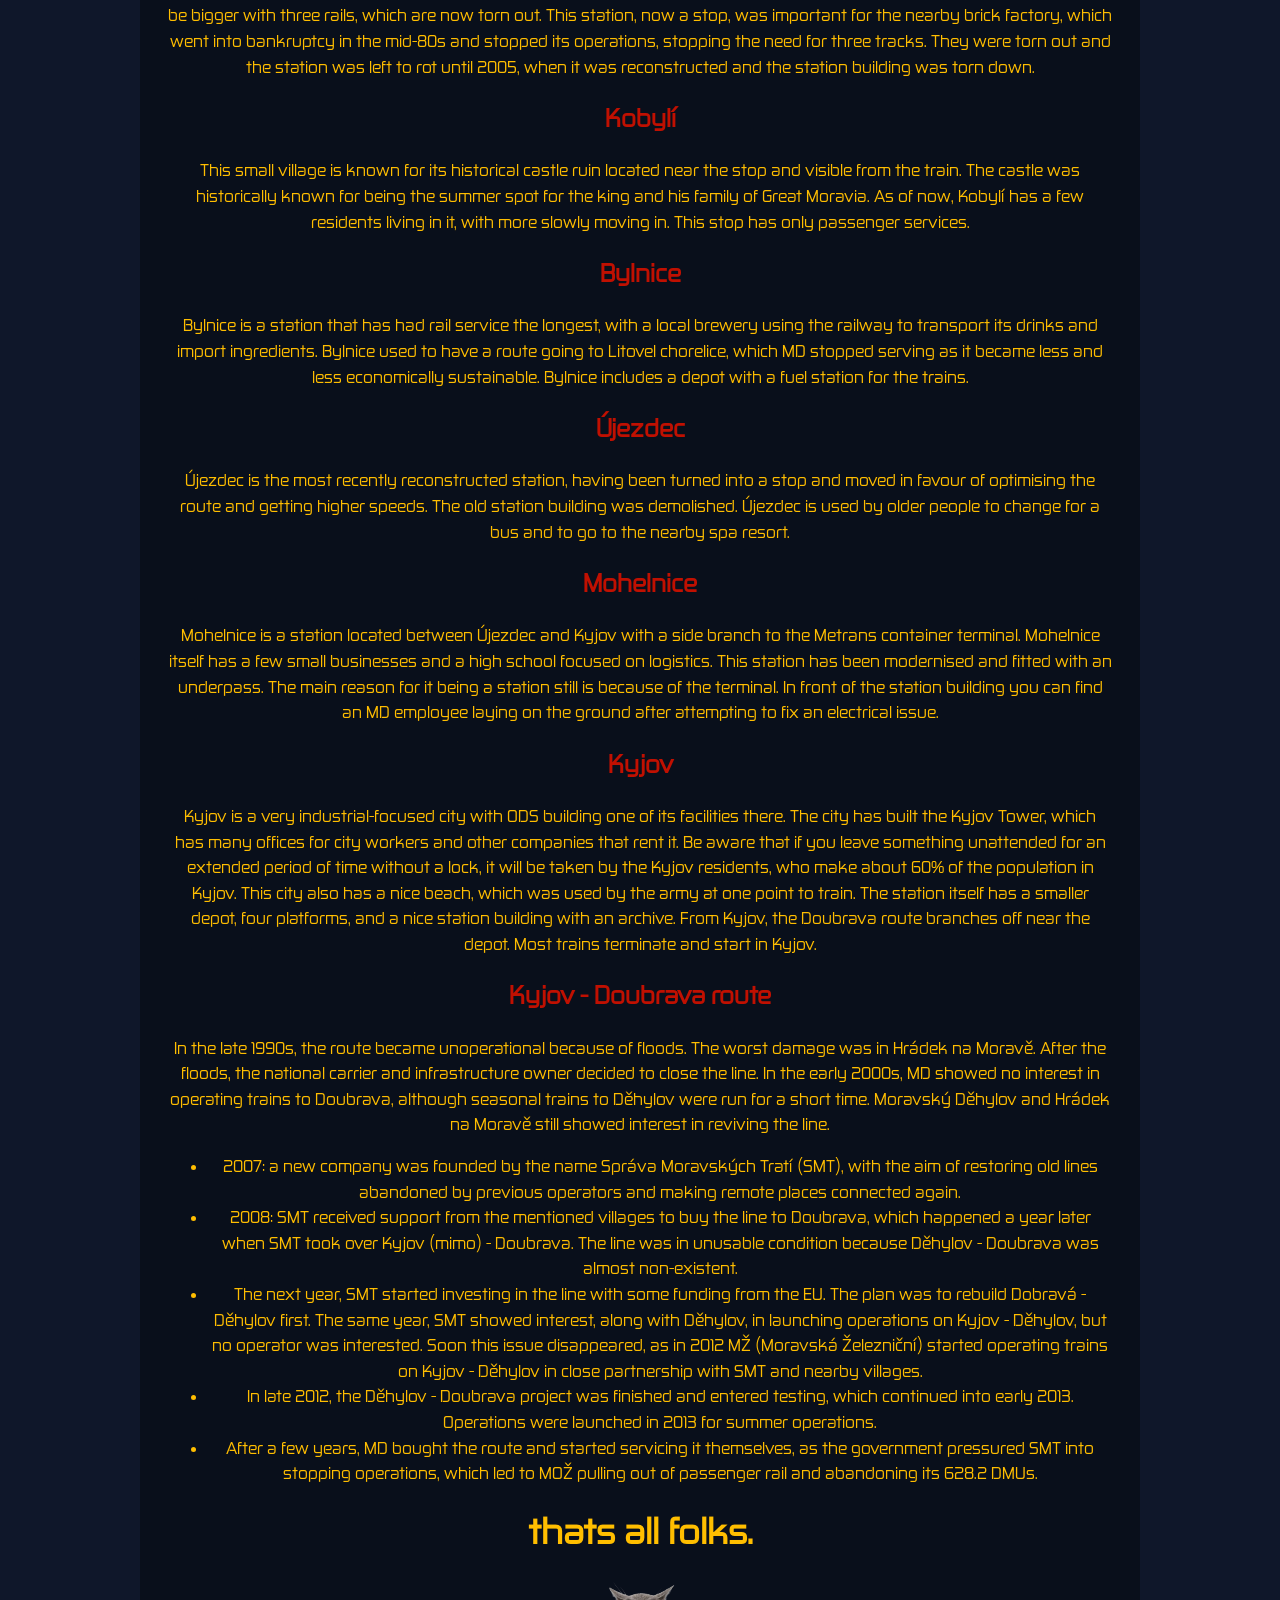
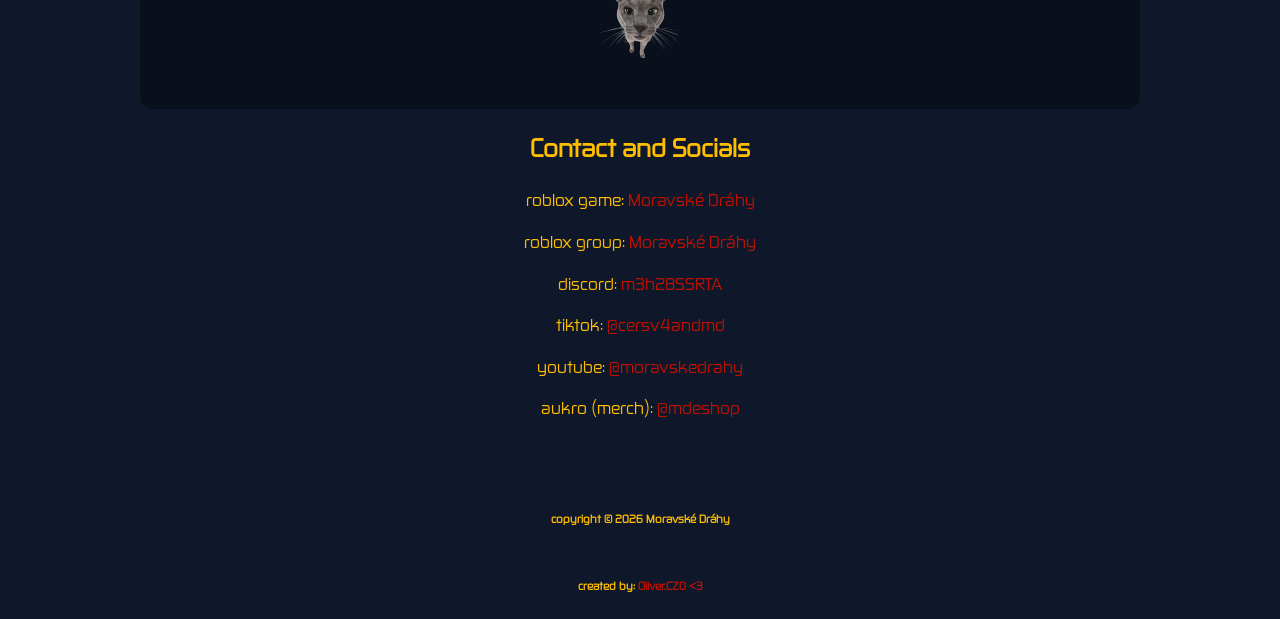
==== commit ddb8b440: "Add files via upload" ====
--- a/aboutmd.html
+++ b/aboutmd.html
@@ -2,6 +2,9 @@
 <head>
   <link rel="icon" href="mdlogo.jpg">
     <title>Moravské Dráhy</title>
+    <meta http-equiv="Cache-Control" content="public, max-age=3600, s-maxage=86400">
+    <meta http-equiv="Pragma" content="cache">
+    <meta http-equiv="Expires" content="Wed, 18 Aug 2027 00:00:00 GMT">
     <style>
       body {
         line-height: 1.6;
@@ -12,6 +15,7 @@
       #lore {
         padding: 28px; max-width: 980px; margin: 20px auto; background: rgba(0,0,0,0.35); border-radius:12px; }
       }
+      
       header {
         color: #ffbe0b;
         padding: 24px 32px 8px;
@@ -59,12 +63,6 @@
 <body>
 <div id="bg-layer-1" class="background-layer active"></div>
 <div id="bg-layer-2" class="background-layer"></div>
-<div class="preloader" aria-live="polite" aria-busy="true">
-  <div>
-    <div class="preloader__spinner"></div>
-    <div class="preloader__label">the site is loading, OK MATE?</div>
-  </div>
-</div>
 <header style="display:flex; align-items:center; gap:20px; flex-wrap:wrap;">
   <img src="mdlogo.jpg" alt="Moravské Dráhy" width="250" height="50" style="max-width:250px; height:auto; border-radius: 24px;">
   <div>
@@ -75,6 +73,7 @@
           <a href="index.html">home</a>
           <a href="aboutmd.html">about MD</a>
           <a href="credits.html">credits</a>
+          <a href="timetable.html">timetable</a>
       </ul>
     </nav>
   </div>
@@ -174,10 +173,6 @@
       img.src = src;
     });
 
-    const revealPage = () => {
-      document.body.classList.add('page-ready');
-    };
-
     const layer1 = document.getElementById('bg-layer-1');
     const layer2 = document.getElementById('bg-layer-2');
     let currentIndex = 0;
@@ -208,12 +203,10 @@
     }
 
     Promise.all(imageUrls.map(preloadImage)).then(() => {
-      revealPage();
       if (layer1 && layer2) {
         setInterval(cycleBackground, 5000);
       }
     }).catch(() => {
-      revealPage();
       if (layer1 && layer2) {
         setInterval(cycleBackground, 5000);
       }
--- a/something.css
+++ b/something.css
@@ -35,51 +35,6 @@
   flex-direction: column;
   justify-content: center;
   align-items: center;
-  opacity: 0;
-  transition: opacity 0.35s ease;
-}
-
-body.page-ready {
-  opacity: 1;
-}
-
-.preloader {
-  position: fixed;
-  inset: 0;
-  z-index: 9999;
-  display: grid;
-  place-items: center;
-  background: #ffd21f;
-  transition: opacity 0.35s ease, visibility 0.35s ease;
-}
-
-body.page-ready .preloader {
-  opacity: 0;
-  visibility: hidden;
-  pointer-events: none;
-}
-
-.preloader__spinner {
-  width: 64px;
-  height: 64px;
-  border: 4px solid rgba(255, 190, 0, 0.25);
-  border-top-color: #c01001;
-  border-radius: 50%;
-  animation: spin 1s linear infinite;
-  margin-bottom: 12px;
-}
-
-.preloader__label {
-  color: #0f172a;
-  font-weight: 700;
-  letter-spacing: 0.08em;
-  text-transform: uppercase;
-}
-
-@keyframes spin {
-  to {
-    transform: rotate(360deg);
-  }
 }
 
 a,
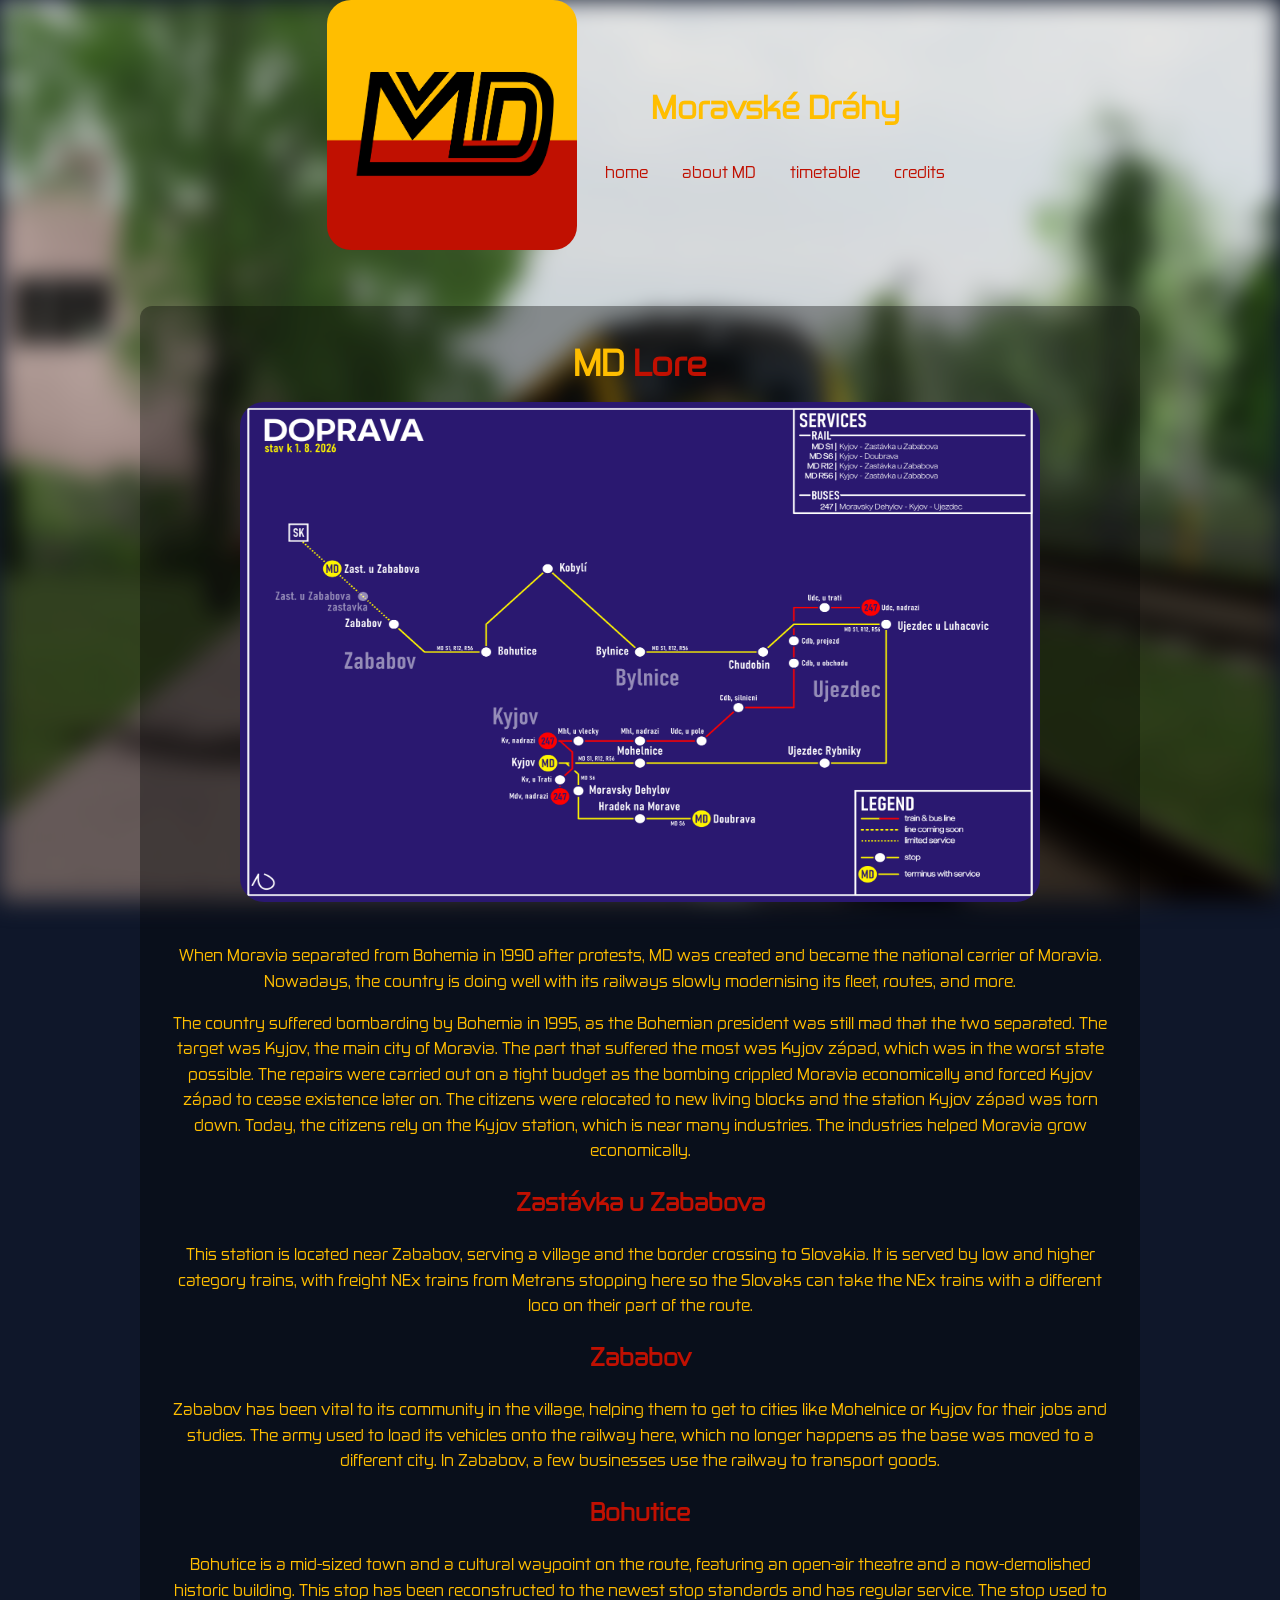
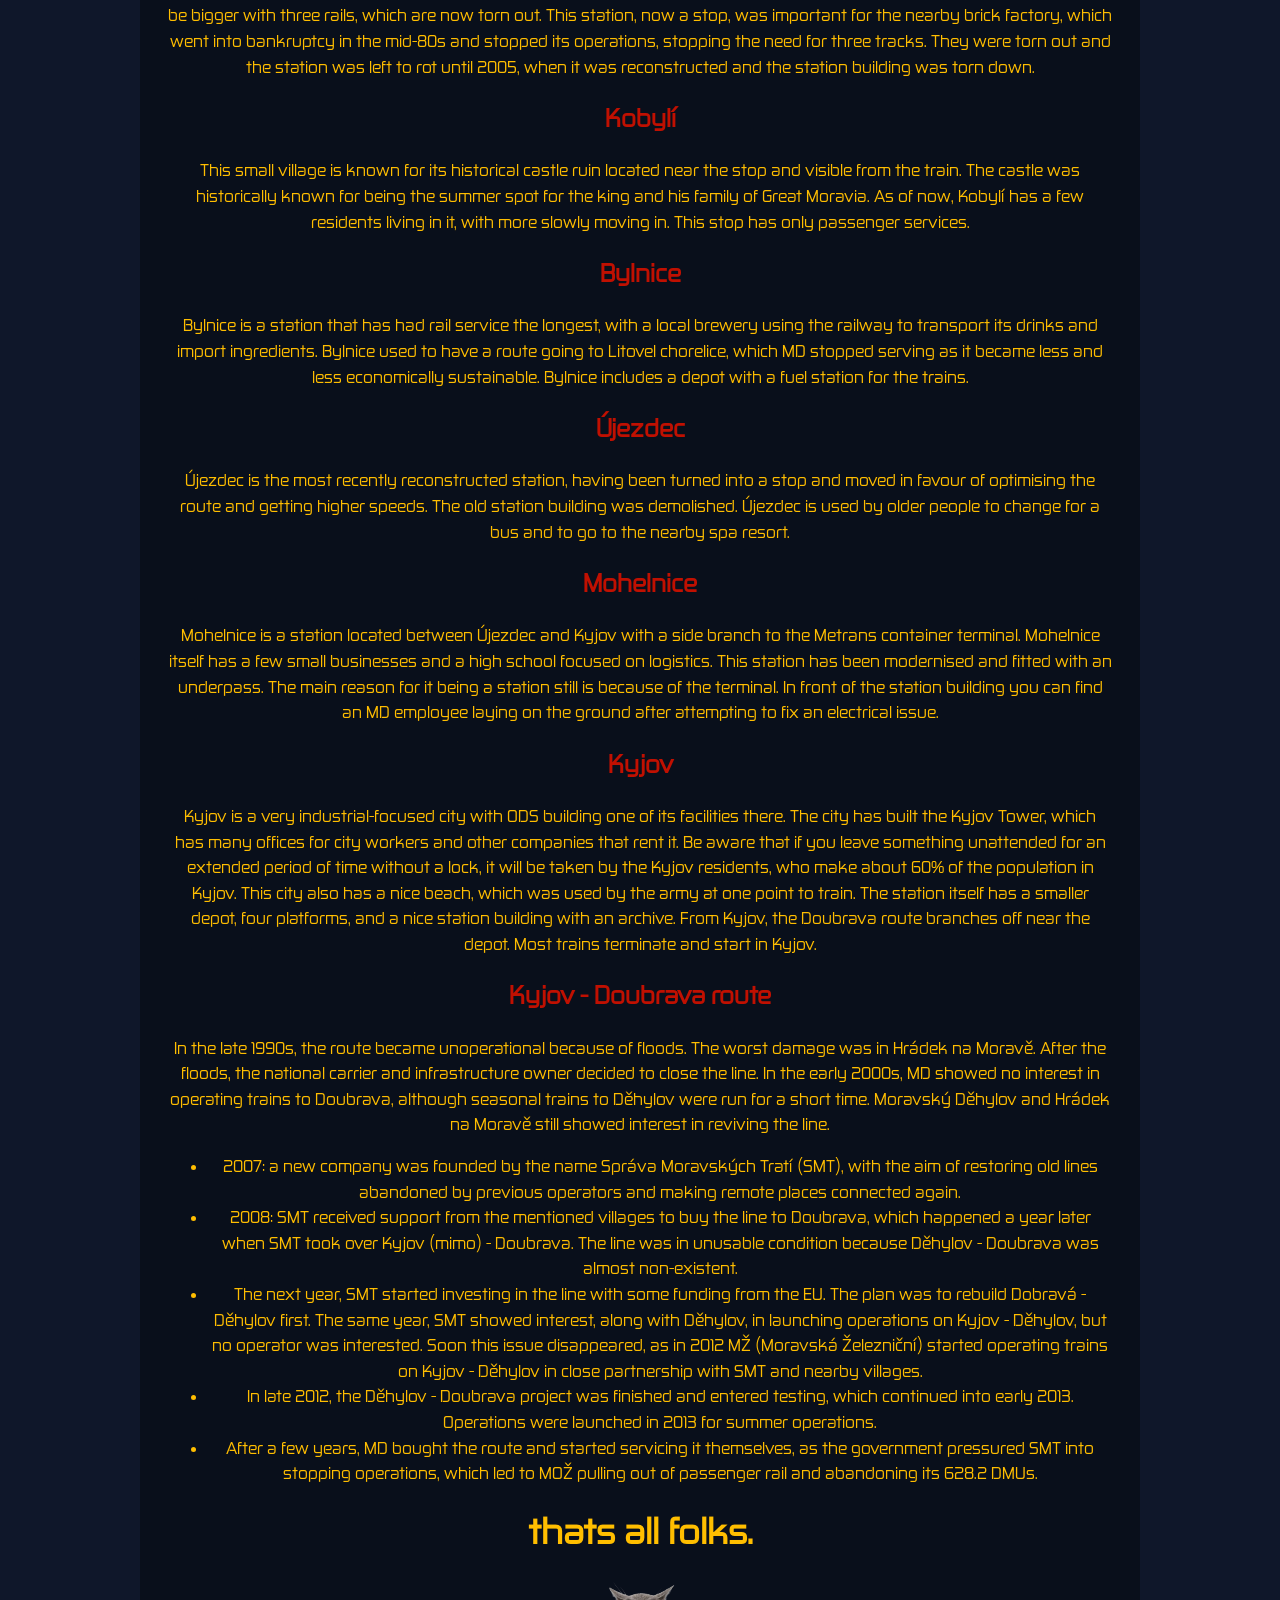
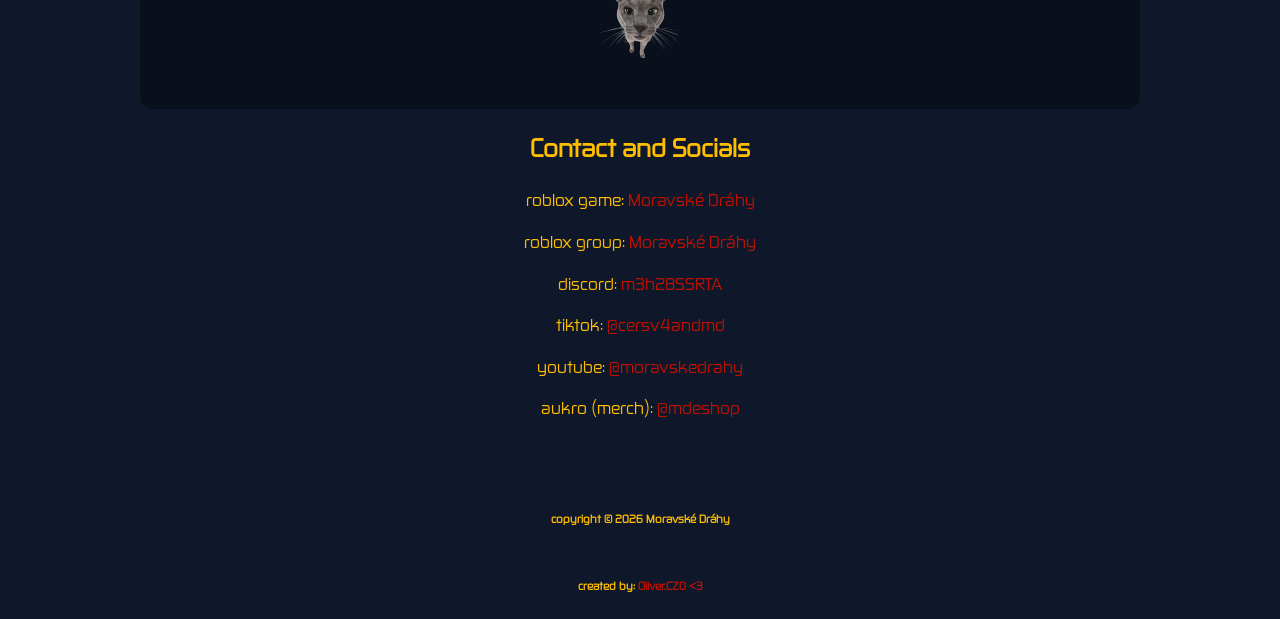
==== commit 6e40b0e4: "Add files via upload" ====
--- a/aboutmd.html
+++ b/aboutmd.html
@@ -72,8 +72,8 @@
       <ul>
           <a href="index.html">home</a>
           <a href="aboutmd.html">about MD</a>
+          <a href="timetable.html">timetable</a>
           <a href="credits.html">credits</a>
-          <a href="timetable.html">timetable</a>
       </ul>
     </nav>
   </div>
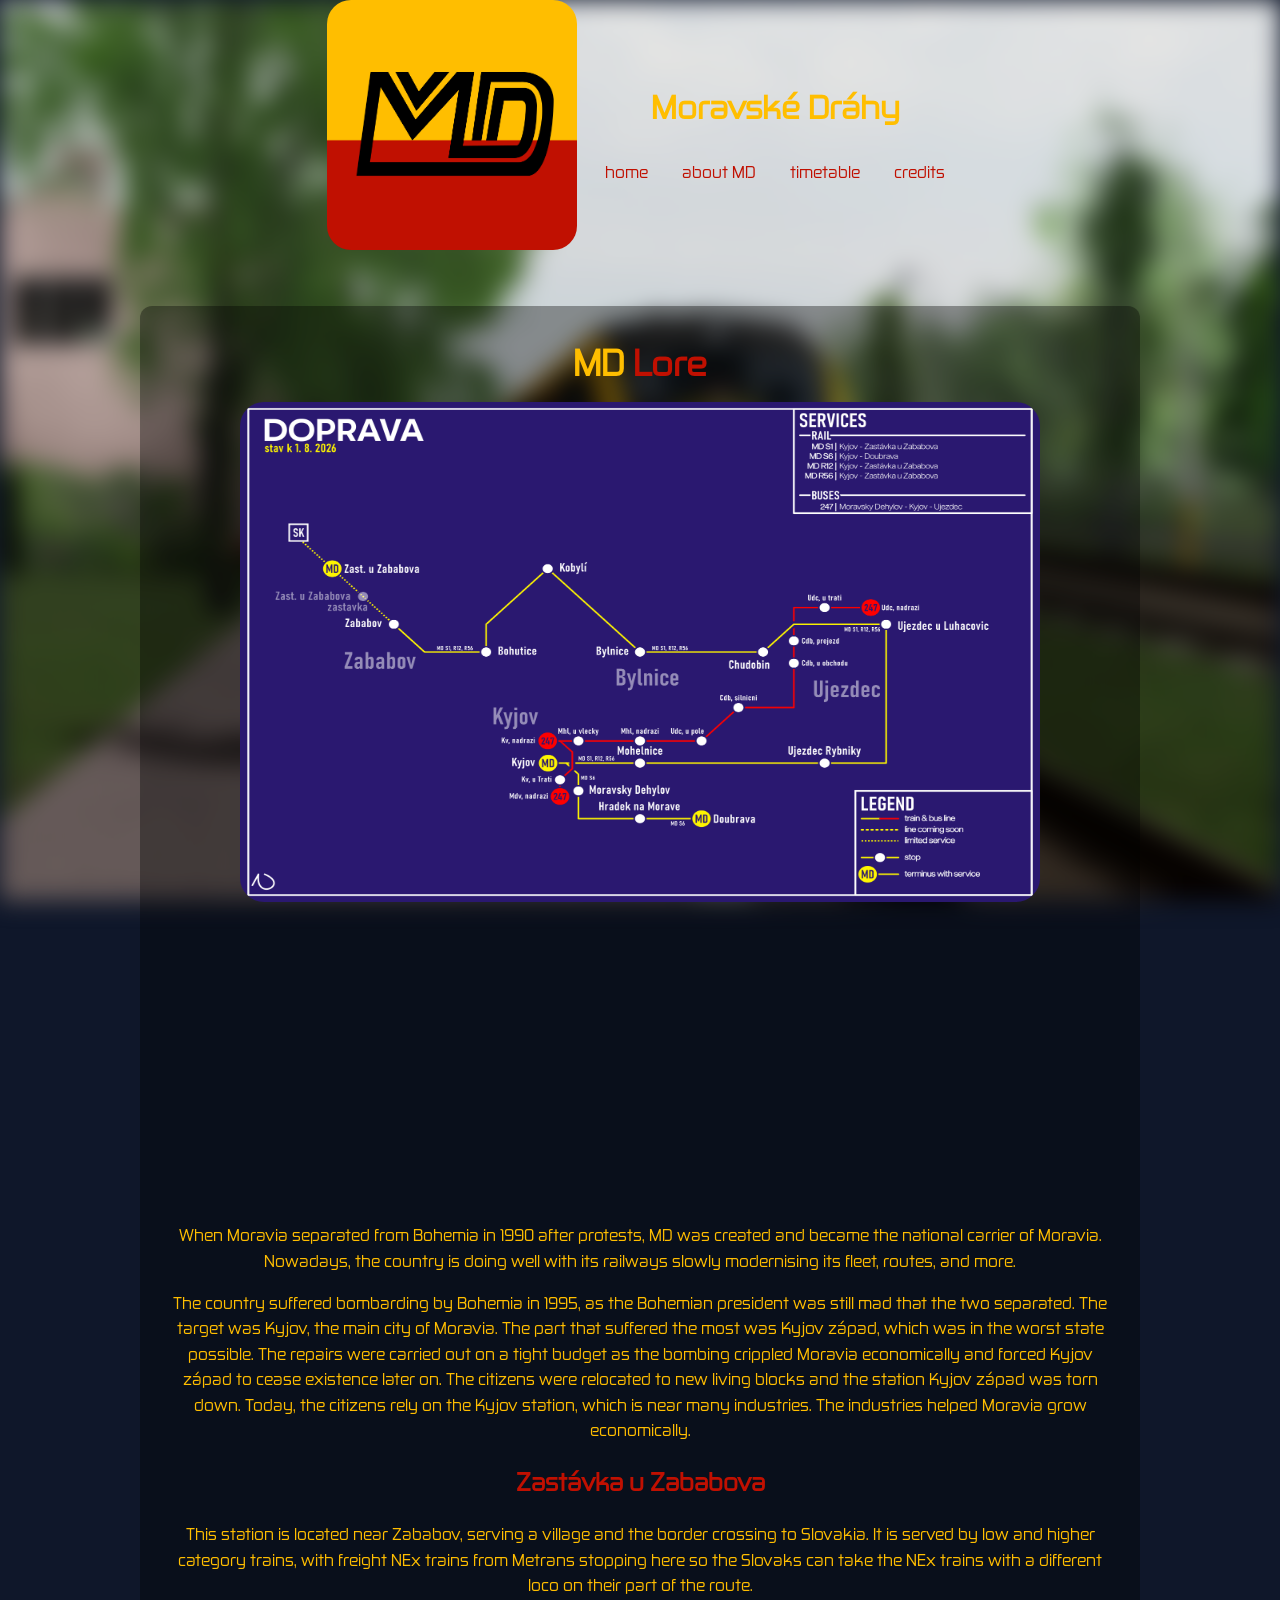
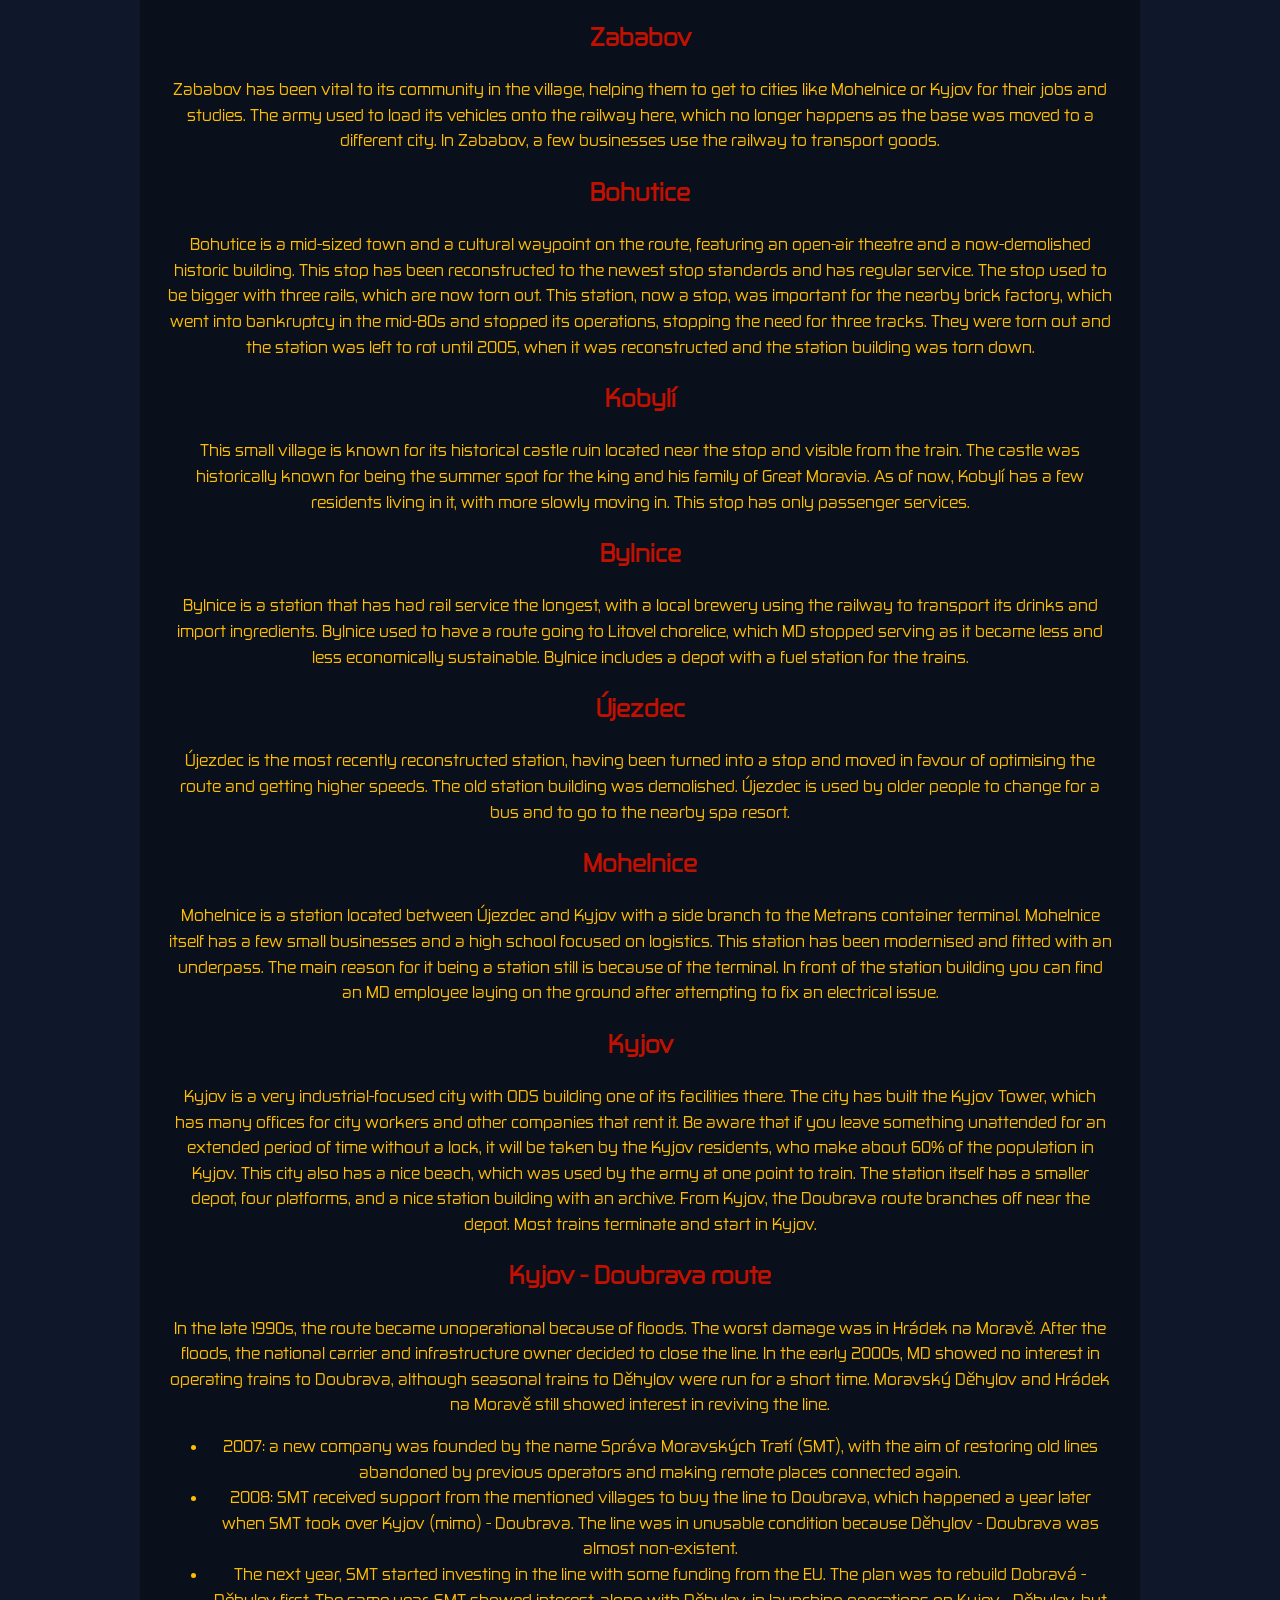
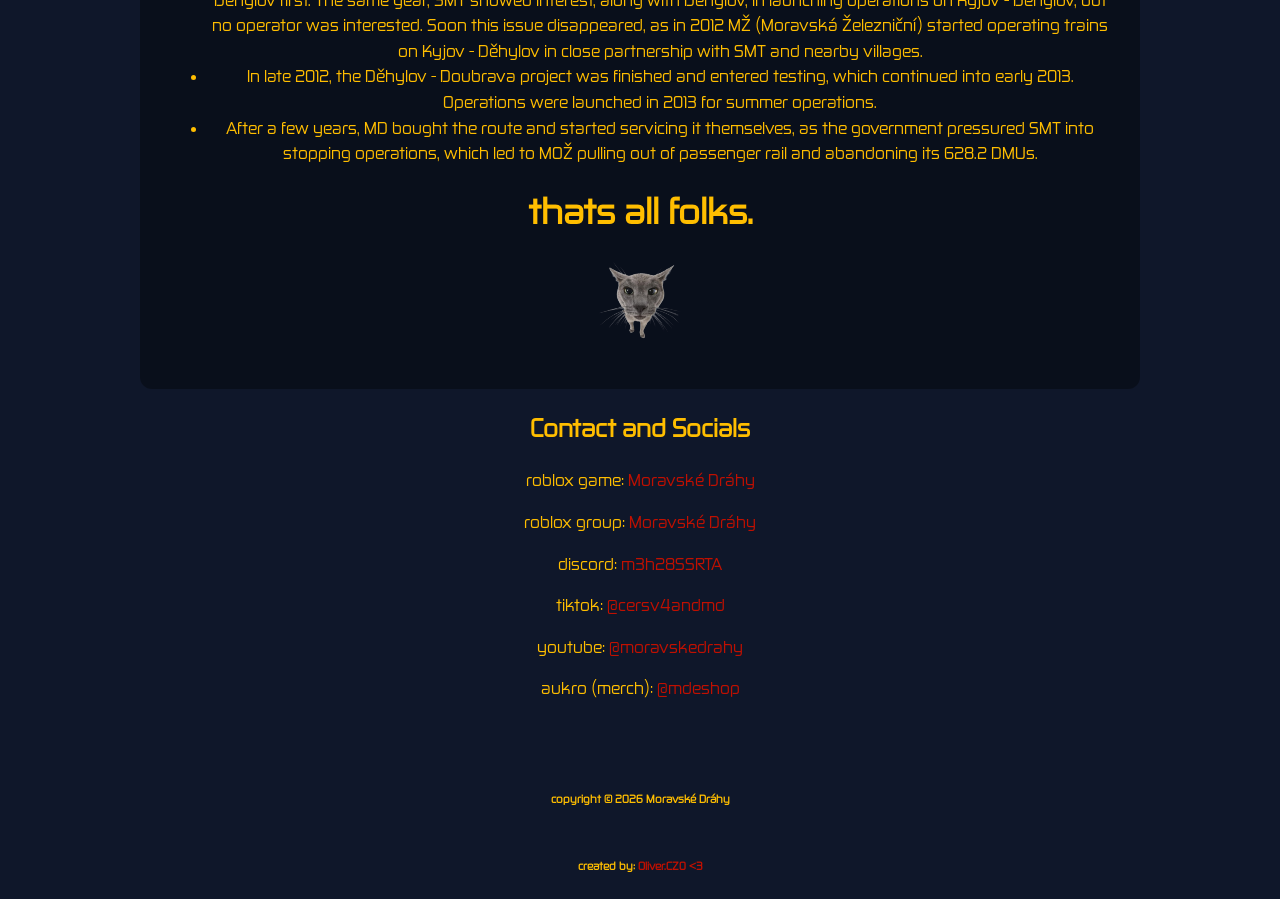
==== commit a4e00311: "Enhance aboutmd.html with map and lore updates Added an iframe for a map and updated the lore sectio" ====
--- a/aboutmd.html
+++ b/aboutmd.html
@@ -86,6 +86,8 @@
 
 <img src="aha.png" alt="map of Moravské Dráhy" width="800" height="500" style="border-radius: 24px; margin-bottom: 24px;">
 
+  <iframe style="border:none" src="https://mapy.com/s/pavusanove" width="400" height="280" frameborder="0"></iframe>
+
   <p>When Moravia separated from Bohemia in 1990 after protests, MD was created and became the national carrier of Moravia. Nowadays, the country is doing well with its railways slowly modernising its fleet, routes, and more.</p>
   <p>The country suffered bombarding by Bohemia in 1995, as the Bohemian president was still mad that the two separated. The target was Kyjov, the main city of Moravia. The part that suffered the most was Kyjov západ, which was in the worst state possible. The repairs were carried out on a tight budget as the bombing crippled Moravia economically and forced Kyjov západ to cease existence later on. The citizens were relocated to new living blocks and the station Kyjov západ was torn down. Today, the citizens rely on the Kyjov station, which is near many industries. The industries helped Moravia grow economically.</p>
 
@@ -214,4 +216,4 @@
   })();
 </script>
 </body>
-</html>       +</html>       
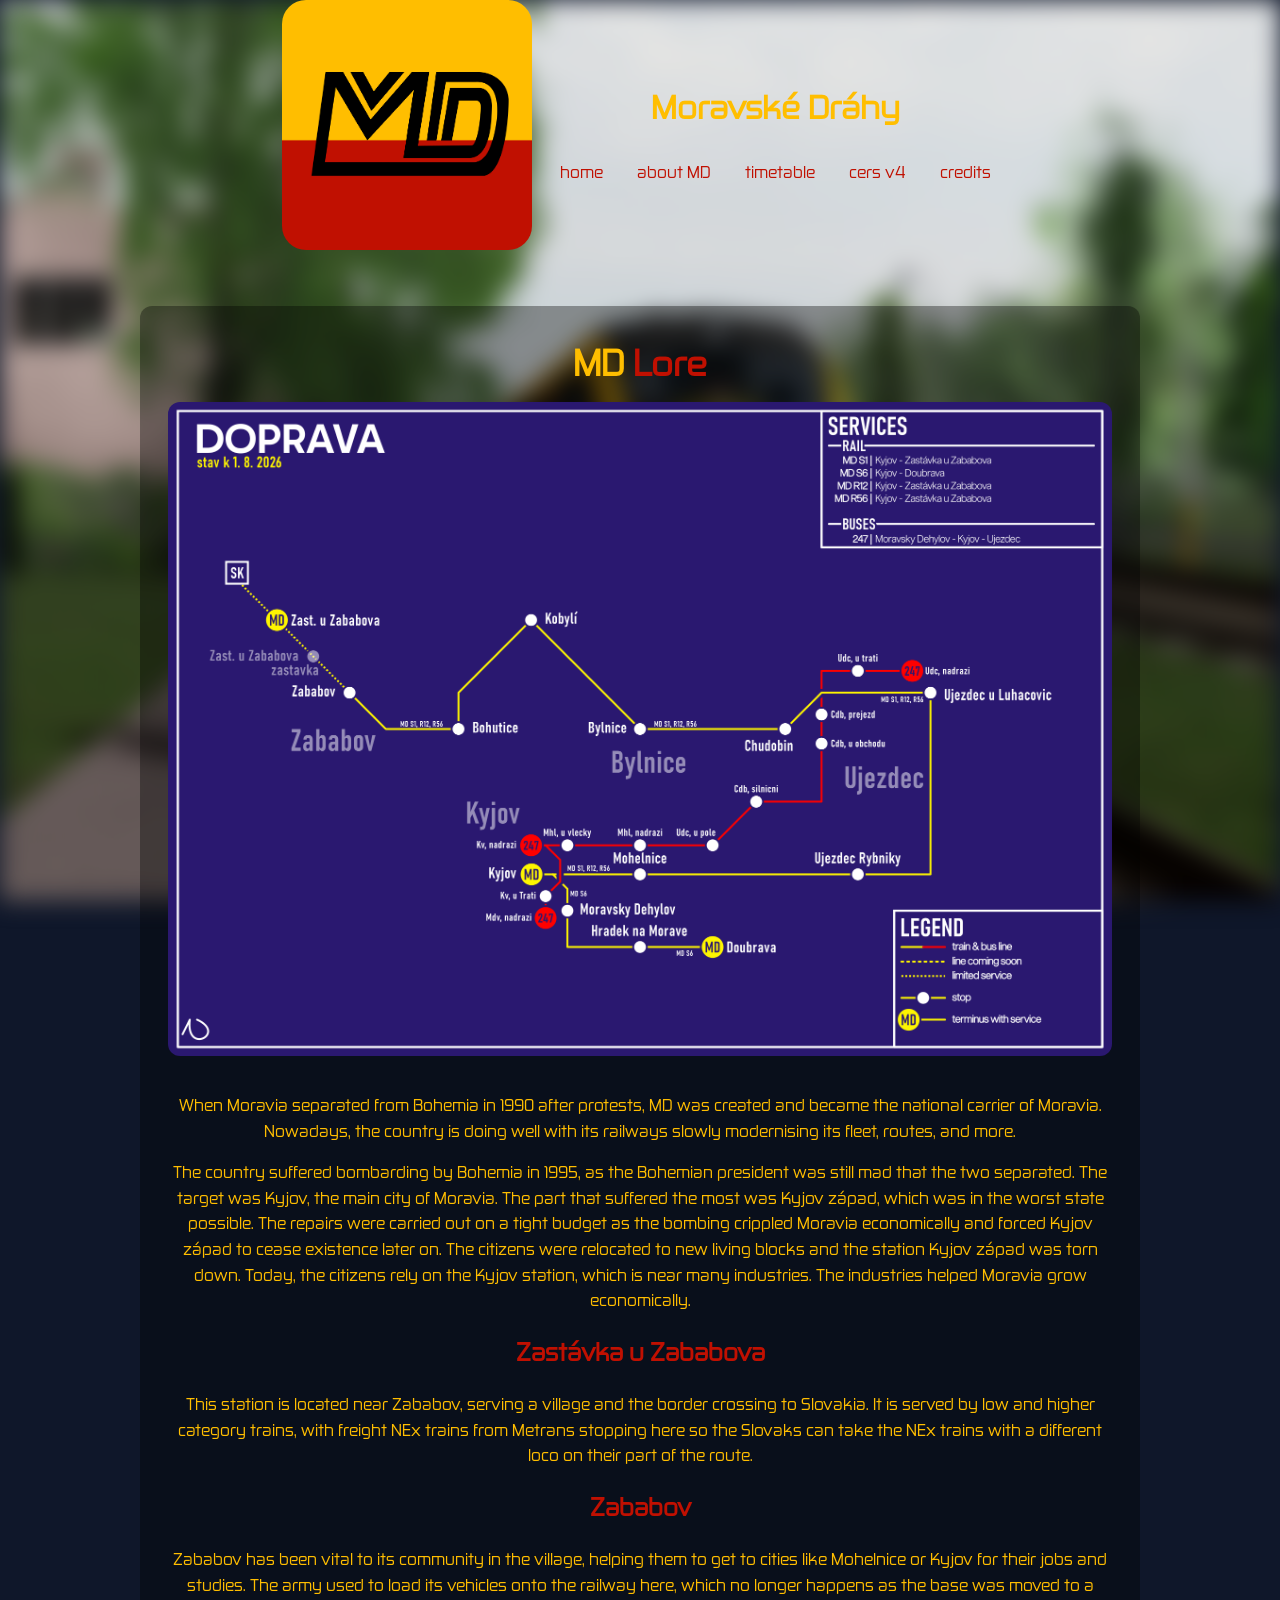
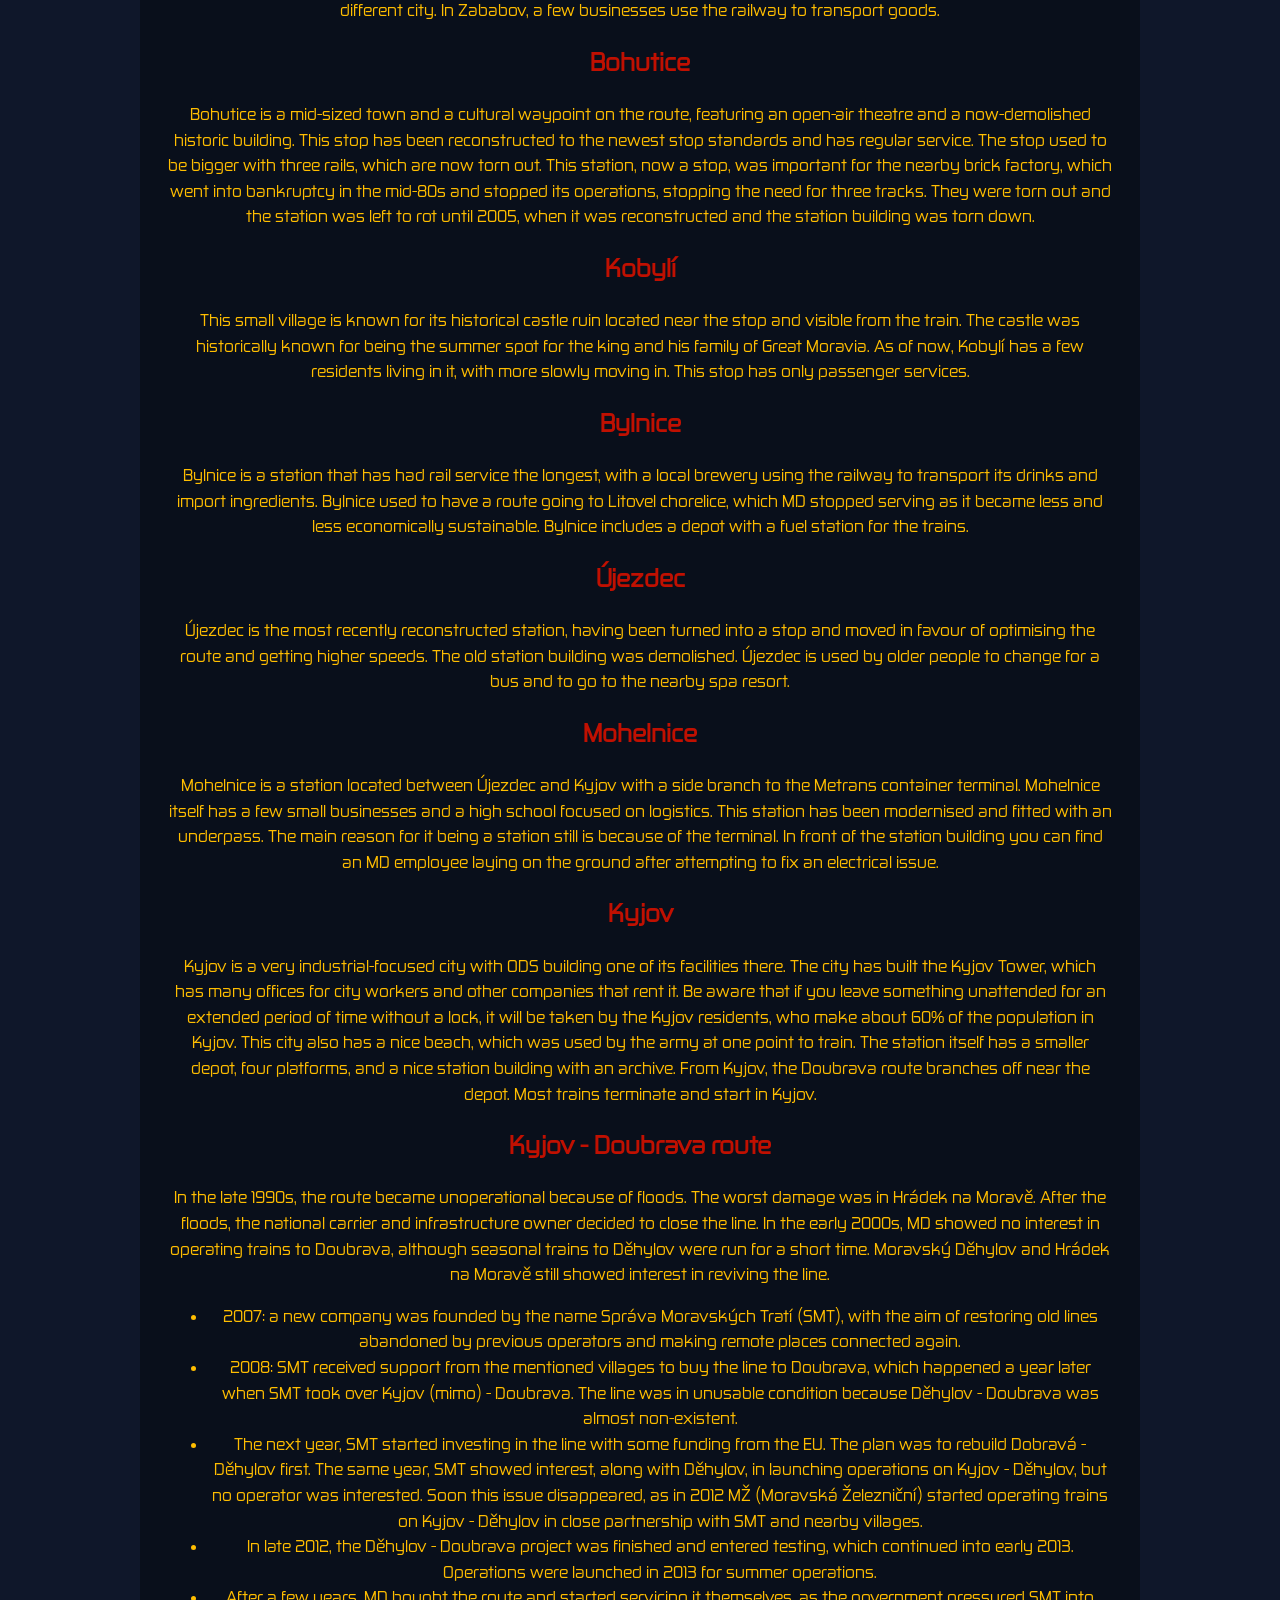
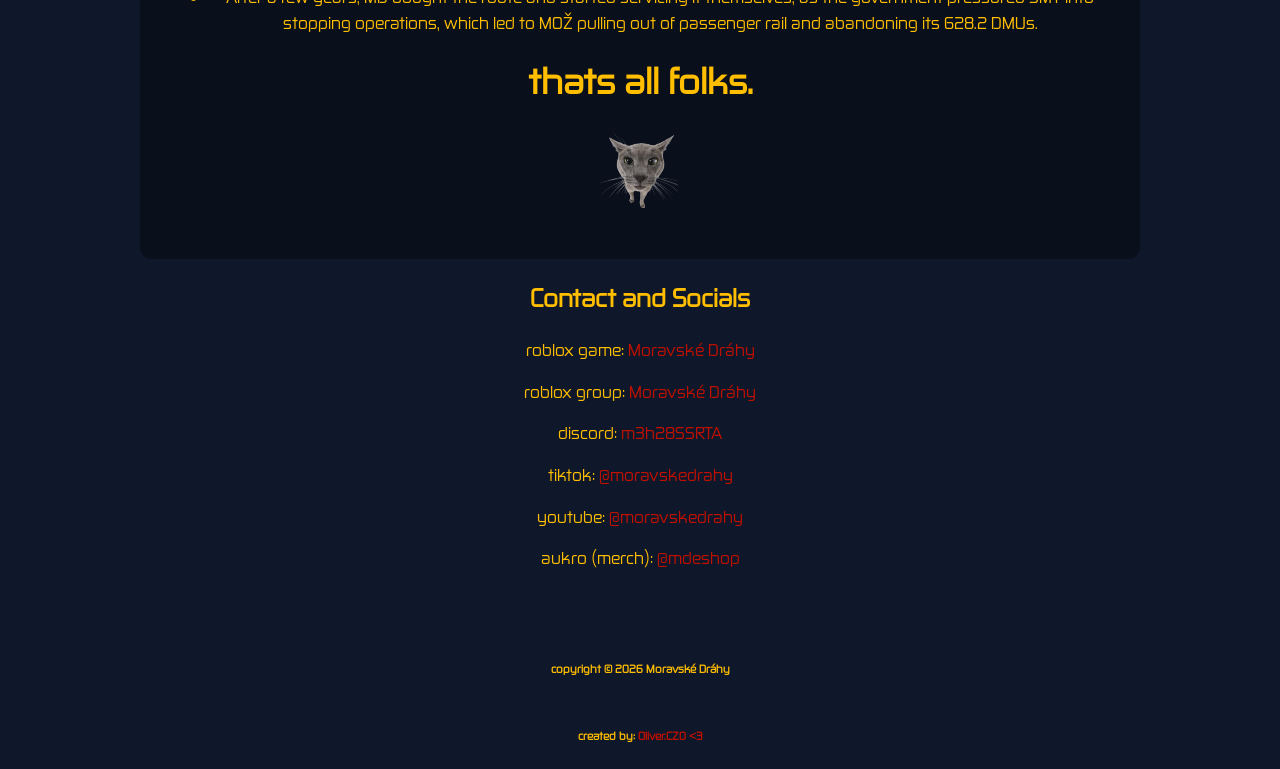
==== commit faf3f397: "Add files via upload" ====
--- a/aboutmd.html
+++ b/aboutmd.html
@@ -73,6 +73,7 @@
           <a href="index.html">home</a>
           <a href="aboutmd.html">about MD</a>
           <a href="timetable.html">timetable</a>
+          <a href="cersv4.html">cers v4</a>
           <a href="credits.html">credits</a>
       </ul>
     </nav>
@@ -84,9 +85,7 @@
 <section id="lore">
   <h1><span class="md-text">MD</span> <span class="lore-text">Lore</span></h1>
 
-<img src="aha.png" alt="map of Moravské Dráhy" width="800" height="500" style="border-radius: 24px; margin-bottom: 24px;">
-
-  <iframe style="border:none" src="https://mapy.com/s/pavusanove" width="400" height="280" frameborder="0"></iframe>
+<img src="aha.png" alt="map of Moravské Dráhy" style="max-width:100%; height:auto; border-radius: 12px; margin-bottom: 20px;">
 
   <p>When Moravia separated from Bohemia in 1990 after protests, MD was created and became the national carrier of Moravia. Nowadays, the country is doing well with its railways slowly modernising its fleet, routes, and more.</p>
   <p>The country suffered bombarding by Bohemia in 1995, as the Bohemian president was still mad that the two separated. The target was Kyjov, the main city of Moravia. The part that suffered the most was Kyjov západ, which was in the worst state possible. The repairs were carried out on a tight budget as the bombing crippled Moravia economically and forced Kyjov západ to cease existence later on. The citizens were relocated to new living blocks and the station Kyjov západ was torn down. Today, the citizens rely on the Kyjov station, which is near many industries. The industries helped Moravia grow economically.</p>
@@ -137,7 +136,7 @@
   <p>roblox game: <a href="https://www.roblox.com/games/6336588984/MD">Moravské Dráhy</a></p>
   <p>roblox group: <a href="https://www.roblox.com/communities/33706575">Moravské Dráhy</a></p>
   <p>discord: <a href="https://discord.gg/m3h28SSRTA">m3h28SSRTA</a></p>
-  <p>tiktok: <a href="https://www.tiktok.com/@cersv4andmd">@cersv4andmd</a></p>
+  <p>tiktok: <a href="https://www.tiktok.com/@moravskedrahy">@moravskedrahy</a></p>
   <p>youtube: <a href="https://www.youtube.com/@moravskedrahy">@moravskedrahy</a></p>
   <p>aukro (merch): <a href="https://aukro.cz/uzivatel/mdeshop">@mdeshop</a></p>
 </section>
@@ -216,4 +215,4 @@
   })();
 </script>
 </body>
-</html>       
+</html>       
